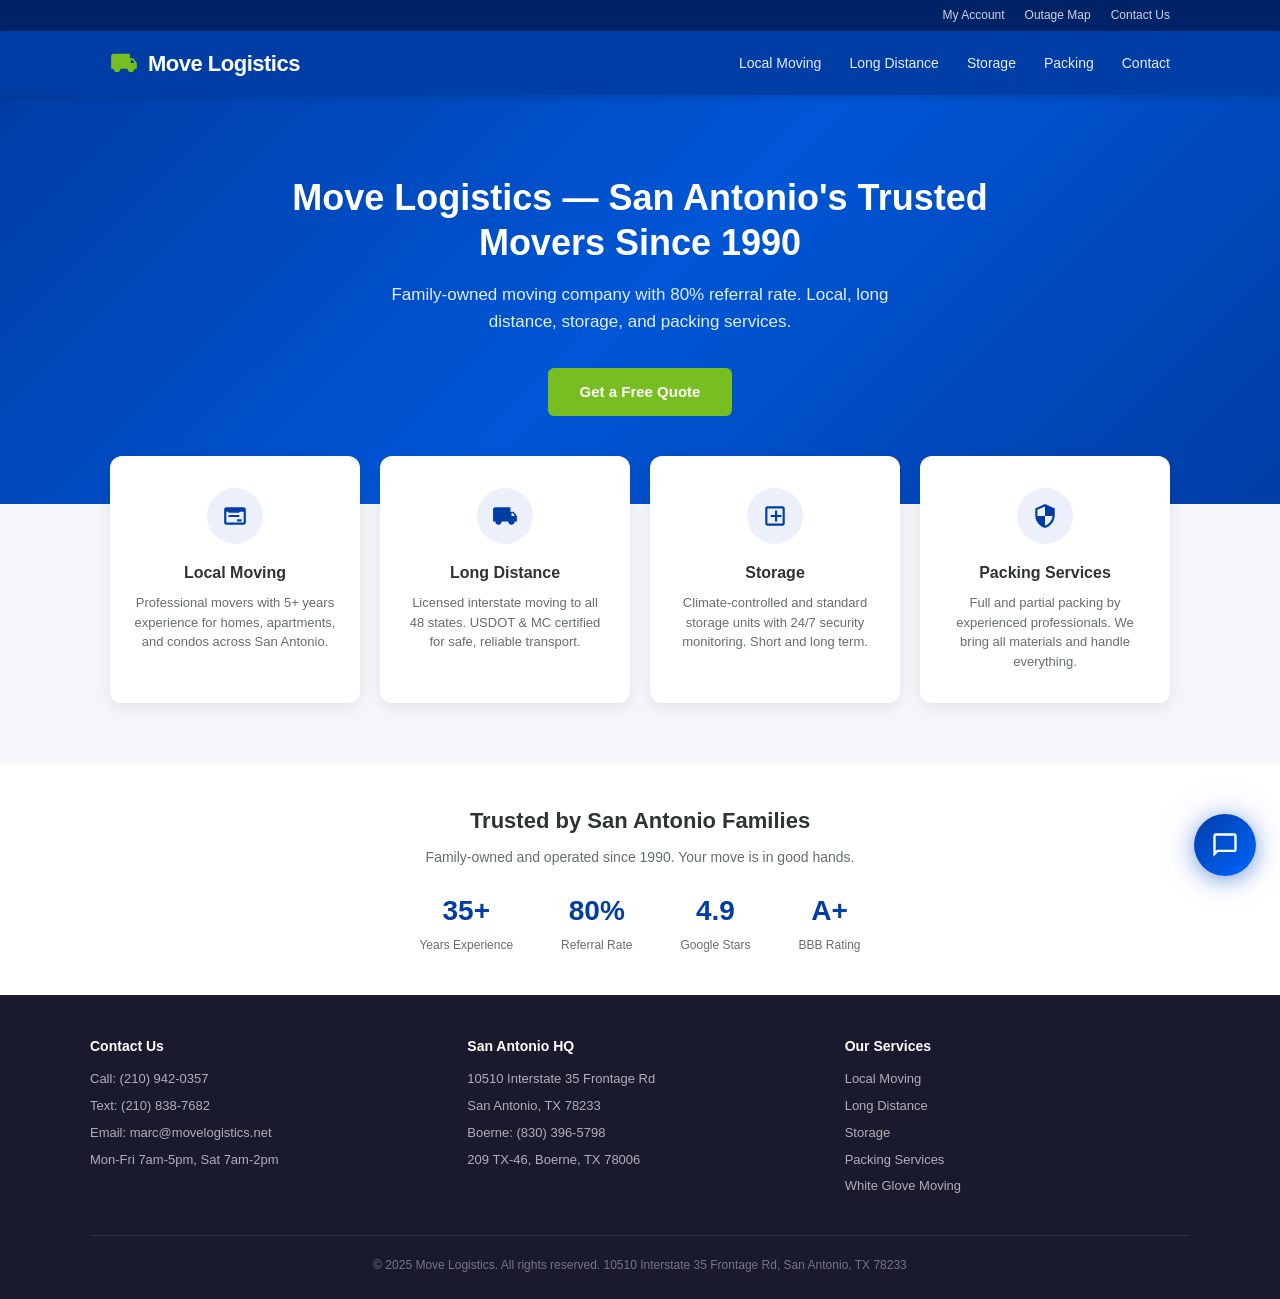
==== widget/index.html @ 12afa234 "Convert CPS Energy bot to Move Logistics moving company chatbot Replace all CPS Energy content with " ====
<!DOCTYPE html>
<html lang="en">
<head>
  <meta charset="UTF-8">
  <meta name="viewport" content="width=device-width, initial-scale=1.0">
  <title>Move Logistics - San Antonio Moving Company</title>
  <link rel="stylesheet" href="widget.css?v=5">
  <style>
    *, *::before, *::after { margin: 0; padding: 0; box-sizing: border-box; }

    body {
      font-family: -apple-system, BlinkMacSystemFont, 'Segoe UI', Roboto, sans-serif;
      color: #2D3436;
      background: #F5F6FA;
      line-height: 1.6;
    }

    a { color: inherit; text-decoration: none; }

    /* ===== Top Bar ===== */
    .top-bar {
      background: #002266;
      color: rgba(255,255,255,0.8);
      font-size: 12px;
      padding: 6px 0;
    }
    .top-bar .container {
      display: flex;
      justify-content: flex-end;
      gap: 20px;
    }
    .top-bar a:hover { color: #fff; }

    /* ===== Header ===== */
    .site-header {
      background: #003DA5;
      color: #fff;
      padding: 0;
      position: sticky;
      top: 0;
      z-index: 100;
      box-shadow: 0 2px 8px rgba(0,0,0,0.15);
    }
    .site-header .container {
      display: flex;
      align-items: center;
      justify-content: space-between;
      height: 64px;
    }
    .logo {
      font-size: 22px;
      font-weight: 700;
      letter-spacing: -0.5px;
      display: flex;
      align-items: center;
      gap: 10px;
    }
    .logo svg { width: 28px; height: 28px; fill: #78BE20; }
    .nav-links {
      display: flex;
      gap: 28px;
      list-style: none;
      font-size: 14px;
      font-weight: 500;
    }
    .nav-links a {
      color: rgba(255,255,255,0.9);
      transition: color 0.2s;
      padding: 4px 0;
    }
    .nav-links a:hover { color: #78BE20; }

    /* ===== Hero ===== */
    .hero {
      background: linear-gradient(135deg, #003DA5 0%, #0056D6 50%, #003DA5 100%);
      color: #fff;
      text-align: center;
      padding: 80px 20px 88px;
    }
    .hero h1 {
      font-size: 36px;
      font-weight: 700;
      max-width: 700px;
      margin: 0 auto 16px;
      line-height: 1.25;
    }
    .hero p {
      font-size: 17px;
      opacity: 0.9;
      max-width: 560px;
      margin: 0 auto 32px;
    }
    .hero-btn {
      display: inline-block;
      background: #78BE20;
      color: #fff;
      font-size: 15px;
      font-weight: 600;
      padding: 12px 32px;
      border-radius: 6px;
      transition: background 0.2s;
    }
    .hero-btn:hover { background: #6aaa1a; }

    /* ===== Cards ===== */
    .cards-section {
      max-width: 1100px;
      margin: -48px auto 60px;
      padding: 0 20px;
    }
    .cards-grid {
      display: grid;
      grid-template-columns: repeat(4, 1fr);
      gap: 20px;
    }
    .card {
      background: #fff;
      border-radius: 12px;
      padding: 32px 24px;
      text-align: center;
      box-shadow: 0 4px 16px rgba(0,0,0,0.08);
      transition: transform 0.2s, box-shadow 0.2s;
    }
    .card:hover {
      transform: translateY(-4px);
      box-shadow: 0 8px 28px rgba(0,0,0,0.12);
    }
    .card-icon {
      width: 56px;
      height: 56px;
      background: #EBF0FA;
      border-radius: 50%;
      display: flex;
      align-items: center;
      justify-content: center;
      margin: 0 auto 16px;
    }
    .card-icon svg { width: 26px; height: 26px; fill: #003DA5; }
    .card h3 {
      font-size: 16px;
      font-weight: 600;
      margin-bottom: 8px;
    }
    .card p {
      font-size: 13px;
      color: #636E72;
      line-height: 1.5;
    }

    /* ===== Info Bar ===== */
    .info-bar {
      background: #fff;
      padding: 40px 20px;
      text-align: center;
    }
    .info-bar .container {
      max-width: 800px;
      margin: 0 auto;
    }
    .info-bar h2 {
      font-size: 22px;
      margin-bottom: 8px;
    }
    .info-bar p {
      font-size: 14px;
      color: #636E72;
      margin-bottom: 20px;
    }
    .info-stats {
      display: flex;
      justify-content: center;
      gap: 48px;
    }
    .stat { text-align: center; }
    .stat-number {
      font-size: 28px;
      font-weight: 700;
      color: #003DA5;
    }
    .stat-label {
      font-size: 12px;
      color: #636E72;
      margin-top: 2px;
    }

    /* ===== Footer ===== */
    .site-footer {
      background: #1a1a2e;
      color: rgba(255,255,255,0.75);
      padding: 40px 20px 24px;
      font-size: 13px;
    }
    .footer-grid {
      max-width: 1100px;
      margin: 0 auto;
      display: grid;
      grid-template-columns: repeat(3, 1fr);
      gap: 32px;
      margin-bottom: 32px;
    }
    .footer-col h4 {
      color: #fff;
      font-size: 14px;
      margin-bottom: 12px;
    }
    .footer-col p,
    .footer-col a {
      display: block;
      margin-bottom: 6px;
      color: rgba(255,255,255,0.65);
      transition: color 0.2s;
    }
    .footer-col a:hover { color: #78BE20; }
    .footer-col .phone {
      color: #78BE20;
      font-weight: 600;
      font-size: 15px;
    }
    .footer-bottom {
      max-width: 1100px;
      margin: 0 auto;
      border-top: 1px solid rgba(255,255,255,0.1);
      padding-top: 20px;
      text-align: center;
      color: rgba(255,255,255,0.4);
      font-size: 12px;
    }

    /* ===== Utilities ===== */
    .container {
      max-width: 1100px;
      margin: 0 auto;
      padding: 0 20px;
    }

    /* ===== Responsive ===== */
    @media (max-width: 768px) {
      .top-bar { display: none; }
      .nav-links { display: none; }
      .hero { padding: 48px 20px 64px; }
      .hero h1 { font-size: 26px; }
      .cards-grid { grid-template-columns: repeat(2, 1fr); }
      .info-stats { gap: 24px; flex-wrap: wrap; }
      .footer-grid { grid-template-columns: 1fr; }
    }
    @media (max-width: 480px) {
      .cards-grid { grid-template-columns: 1fr; }
    }
  </style>
</head>
<body>

  <!-- Top Bar -->
  <div class="top-bar">
    <div class="container">
      <a href="#">My Account</a>
      <a href="#">Outage Map</a>
      <a href="#">Contact Us</a>
    </div>
  </div>

  <!-- Header -->
  <header class="site-header">
    <div class="container">
      <div class="logo">
        <svg viewBox="0 0 24 24"><path d="M18 18.5c.83 0 1.5-.67 1.5-1.5s-.67-1.5-1.5-1.5-1.5.67-1.5 1.5.67 1.5 1.5 1.5zM19.5 9.5L21 12h-3v-2.5h1.5zM6 18.5c.83 0 1.5-.67 1.5-1.5s-.67-1.5-1.5-1.5-1.5.67-1.5 1.5.67 1.5 1.5 1.5zM20 8h-3V4H3c-1.1 0-2 .9-2 2v11h2c0 1.66 1.34 3 3 3s3-1.34 3-3h6c0 1.66 1.34 3 3 3s3-1.34 3-3h2v-5l-3-4z"/></svg>
        Move Logistics
      </div>
      <ul class="nav-links">
        <li><a href="#">Local Moving</a></li>
        <li><a href="#">Long Distance</a></li>
        <li><a href="#">Storage</a></li>
        <li><a href="#">Packing</a></li>
        <li><a href="#">Contact</a></li>
      </ul>
    </div>
  </header>

  <!-- Hero -->
  <section class="hero">
    <h1>Move Logistics &mdash; San Antonio's Trusted Movers Since 1990</h1>
    <p>Family-owned moving company with 80% referral rate. Local, long distance, storage, and packing services.</p>
    <a href="#" class="hero-btn">Get a Free Quote</a>
  </section>

  <!-- Service Cards -->
  <section class="cards-section">
    <div class="cards-grid">
      <div class="card">
        <div class="card-icon">
          <svg viewBox="0 0 24 24"><path d="M20 4H4c-1.1 0-2 .9-2 2v12c0 1.1.9 2 2 2h16c1.1 0 2-.9 2-2V6c0-1.1-.9-2-2-2zm0 14H4V8h16v10zm-6-1h4v-2h-4v2zm-8-4h10v-2H6v2zm0-4h10V7H6v2z"/></svg>
        </div>
        <h3>Local Moving</h3>
        <p>Professional movers with 5+ years experience for homes, apartments, and condos across San Antonio.</p>
      </div>
      <div class="card">
        <div class="card-icon">
          <svg viewBox="0 0 24 24"><path d="M18 18.5c.83 0 1.5-.67 1.5-1.5s-.67-1.5-1.5-1.5-1.5.67-1.5 1.5.67 1.5 1.5 1.5zM19.5 9.5L21 12h-3v-2.5h1.5zM6 18.5c.83 0 1.5-.67 1.5-1.5s-.67-1.5-1.5-1.5-1.5.67-1.5 1.5.67 1.5 1.5 1.5zM20 8h-3V4H3c-1.1 0-2 .9-2 2v11h2c0 1.66 1.34 3 3 3s3-1.34 3-3h6c0 1.66 1.34 3 3 3s3-1.34 3-3h2v-5l-3-4z"/></svg>
        </div>
        <h3>Long Distance</h3>
        <p>Licensed interstate moving to all 48 states. USDOT &amp; MC certified for safe, reliable transport.</p>
      </div>
      <div class="card">
        <div class="card-icon">
          <svg viewBox="0 0 24 24"><path d="M19 3H5c-1.1 0-2 .9-2 2v14c0 1.1.9 2 2 2h14c1.1 0 2-.9 2-2V5c0-1.1-.9-2-2-2zm0 16H5V5h14v14zm-7-2h2v-4h4v-2h-4V7h-2v4H8v2h4v4z"/></svg>
        </div>
        <h3>Storage</h3>
        <p>Climate-controlled and standard storage units with 24/7 security monitoring. Short and long term.</p>
      </div>
      <div class="card">
        <div class="card-icon">
          <svg viewBox="0 0 24 24"><path d="M12 1L3 5v6c0 5.55 3.84 10.74 9 12 5.16-1.26 9-6.45 9-12V5l-9-4zm0 11h7c-.53 4.12-3.28 7.79-7 8.94V12H5V6.3l7-3.11V12z"/></svg>
        </div>
        <h3>Packing Services</h3>
        <p>Full and partial packing by experienced professionals. We bring all materials and handle everything.</p>
      </div>
    </div>
  </section>

  <!-- Info Stats Bar -->
  <section class="info-bar">
    <div class="container">
      <h2>Trusted by San Antonio Families</h2>
      <p>Family-owned and operated since 1990. Your move is in good hands.</p>
      <div class="info-stats">
        <div class="stat">
          <div class="stat-number">35+</div>
          <div class="stat-label">Years Experience</div>
        </div>
        <div class="stat">
          <div class="stat-number">80%</div>
          <div class="stat-label">Referral Rate</div>
        </div>
        <div class="stat">
          <div class="stat-number">4.9</div>
          <div class="stat-label">Google Stars</div>
        </div>
        <div class="stat">
          <div class="stat-number">A+</div>
          <div class="stat-label">BBB Rating</div>
        </div>
      </div>
    </div>
  </section>

  <!-- Footer -->
  <footer class="site-footer">
    <div class="footer-grid">
      <div class="footer-col">
        <h4>Contact Us</h4>
        <p>Call: (210) 942-0357</p>
        <p>Text: (210) 838-7682</p>
        <p>Email: marc@movelogistics.net</p>
        <p>Mon-Fri 7am-5pm, Sat 7am-2pm</p>
      </div>
      <div class="footer-col">
        <h4>San Antonio HQ</h4>
        <p>10510 Interstate 35 Frontage Rd</p>
        <p>San Antonio, TX 78233</p>
        <p>Boerne: (830) 396-5798</p>
        <p>209 TX-46, Boerne, TX 78006</p>
      </div>
      <div class="footer-col">
        <h4>Our Services</h4>
        <a href="#">Local Moving</a>
        <a href="#">Long Distance</a>
        <a href="#">Storage</a>
        <a href="#">Packing Services</a>
        <a href="#">White Glove Moving</a>
      </div>
    </div>
    <div class="footer-bottom">
      &copy; 2025 Move Logistics. All rights reserved. 10510 Interstate 35 Frontage Rd, San Antonio, TX 78233
    </div>
  </footer>

  <!-- Chat Widget -->
  <script src="widget.js?v=5"></script>

</body>
</html>
---- widget/widget.css ----
/* ===========================
   Move Logistics Chat Widget — Cross-Browser
   No optional chaining, no gap, no .remove()
   -webkit- prefixes on all backdrop-filter, transform, animation, flex
   =========================== */

/* ===========================
   Chat Bubble (gradient + glow pulse)
   =========================== */

.cps-chat-bubble {
  position: fixed;
  bottom: 24px;
  right: 24px;
  width: 62px;
  height: 62px;
  border-radius: 50%;
  background: -webkit-linear-gradient(135deg, #003DA5, #0066FF);
  background: linear-gradient(135deg, #003DA5, #0066FF);
  cursor: pointer;
  z-index: 99999;
  display: -webkit-flex;
  display: flex;
  -webkit-align-items: center;
  align-items: center;
  -webkit-justify-content: center;
  justify-content: center;
  box-shadow: 0 4px 20px rgba(0, 61, 165, 0.4), 0 0 40px rgba(0, 102, 255, 0.2);
  -webkit-transition: -webkit-transform 0.2s ease, box-shadow 0.2s ease;
  transition: transform 0.2s ease, box-shadow 0.2s ease;
  -webkit-animation: cps-glow-pulse 3s ease-in-out infinite;
  animation: cps-glow-pulse 3s ease-in-out infinite;
  -webkit-tap-highlight-color: transparent;
  min-width: 44px;
  min-height: 44px;
}

@-webkit-keyframes cps-glow-pulse {
  0%, 100% { box-shadow: 0 4px 20px rgba(0, 61, 165, 0.4), 0 0 40px rgba(0, 102, 255, 0.15); }
  50% { box-shadow: 0 4px 24px rgba(0, 61, 165, 0.5), 0 0 60px rgba(0, 102, 255, 0.3); }
}
@keyframes cps-glow-pulse {
  0%, 100% { box-shadow: 0 4px 20px rgba(0, 61, 165, 0.4), 0 0 40px rgba(0, 102, 255, 0.15); }
  50% { box-shadow: 0 4px 24px rgba(0, 61, 165, 0.5), 0 0 60px rgba(0, 102, 255, 0.3); }
}

.cps-chat-bubble:hover {
  -webkit-transform: scale(1.08);
  transform: scale(1.08);
  box-shadow: 0 6px 28px rgba(0, 61, 165, 0.55), 0 0 50px rgba(0, 102, 255, 0.35);
  -webkit-animation: none;
  animation: none;
}

.cps-chat-bubble.hidden { display: none; }

/* ===========================
   Chat Window (frosted glass)
   =========================== */

.cps-chat-window {
  position: fixed;
  bottom: 96px;
  right: 24px;
  width: 380px;
  height: 560px;
  background: rgba(255, 255, 255, 0.85);
  -webkit-backdrop-filter: blur(20px);
  backdrop-filter: blur(20px);
  border-radius: 20px;
  border: 1px solid rgba(255, 255, 255, 0.5);
  box-shadow: 0 8px 40px rgba(0, 0, 0, 0.12), 0 2px 12px rgba(0, 61, 165, 0.08);
  z-index: 99999;
  display: none;
  -webkit-flex-direction: column;
  flex-direction: column;
  overflow: hidden;
  font-family: -apple-system, BlinkMacSystemFont, 'Segoe UI', Roboto, sans-serif;
  font-size: 14px;
  color: #2D3436;
  -webkit-animation: cps-slide-up 0.3s ease-out;
  animation: cps-slide-up 0.3s ease-out;
}

.cps-chat-window.open {
  display: -webkit-flex;
  display: flex;
}

@-webkit-keyframes cps-slide-up {
  from { opacity: 0; -webkit-transform: translateY(20px) scale(0.96); }
  to { opacity: 1; -webkit-transform: translateY(0) scale(1); }
}
@keyframes cps-slide-up {
  from { opacity: 0; transform: translateY(20px) scale(0.96); }
  to { opacity: 1; transform: translateY(0) scale(1); }
}

/* ===========================
   Header (gradient glass)
   =========================== */

.cps-chat-header {
  background: -webkit-linear-gradient(135deg, #003DA5, #0066FF);
  background: linear-gradient(135deg, #003DA5, #0066FF);
  color: #fff;
  padding: 14px 16px;
  display: -webkit-flex;
  display: flex;
  -webkit-align-items: center;
  align-items: center;
  -webkit-justify-content: space-between;
  justify-content: space-between;
  -webkit-flex-shrink: 0;
  flex-shrink: 0;
  position: relative;
}

/* subtle glass sheen overlay */
.cps-chat-header::after {
  content: '';
  position: absolute;
  top: 0;
  left: 0;
  right: 0;
  bottom: 0;
  background: -webkit-linear-gradient(180deg, rgba(255,255,255,0.12) 0%, rgba(255,255,255,0) 100%);
  background: linear-gradient(180deg, rgba(255,255,255,0.12) 0%, rgba(255,255,255,0) 100%);
  pointer-events: none;
}

.cps-chat-header-left {
  display: -webkit-flex;
  display: flex;
  -webkit-align-items: center;
  align-items: center;
  position: relative;
  z-index: 1;
}

.cps-chat-header-left > * + * { margin-left: 10px; }

.cps-header-icon {
  width: 32px;
  height: 32px;
  background: rgba(255,255,255,0.2);
  -webkit-backdrop-filter: blur(8px);
  backdrop-filter: blur(8px);
  border-radius: 50%;
  border: 1px solid rgba(255,255,255,0.25);
  display: -webkit-flex;
  display: flex;
  -webkit-align-items: center;
  align-items: center;
  -webkit-justify-content: center;
  justify-content: center;
  -webkit-flex-shrink: 0;
  flex-shrink: 0;
}

.cps-chat-header-title { font-size: 15px; font-weight: 600; line-height: 1.2; }
.cps-chat-header-subtitle { font-size: 11px; opacity: 0.8; }

.cps-chat-header-right {
  display: -webkit-flex;
  display: flex;
  -webkit-align-items: center;
  align-items: center;
  position: relative;
  z-index: 1;
}

.cps-chat-header-right > * + * { margin-left: 8px; }

.cps-lang-toggle {
  background: rgba(255,255,255,0.15);
  -webkit-backdrop-filter: blur(8px);
  backdrop-filter: blur(8px);
  border: 1px solid rgba(255,255,255,0.3);
  color: #fff;
  font-size: 11px;
  font-weight: 600;
  padding: 3px 10px;
  border-radius: 12px;
  cursor: pointer;
  font-family: inherit;
  -webkit-transition: background 0.2s;
  transition: background 0.2s;
  -webkit-tap-highlight-color: transparent;
  min-height: 44px;
  min-width: 44px;
  display: -webkit-flex;
  display: flex;
  -webkit-align-items: center;
  align-items: center;
  -webkit-justify-content: center;
  justify-content: center;
}

.cps-lang-toggle:hover { background: rgba(255,255,255,0.3); }

.cps-close-btn {
  background: none;
  border: none;
  cursor: pointer;
  color: #fff;
  font-size: 28px;
  font-weight: 300;
  line-height: 1;
  width: 44px;
  height: 44px;
  display: -webkit-flex;
  display: flex;
  -webkit-align-items: center;
  align-items: center;
  -webkit-justify-content: center;
  justify-content: center;
  opacity: 0.85;
  -webkit-transition: opacity 0.2s;
  transition: opacity 0.2s;
  font-family: Arial, sans-serif;
  padding: 0;
  -webkit-tap-highlight-color: transparent;
}

.cps-close-btn:hover { opacity: 1; }

/* ===========================
   Messages
   =========================== */

.cps-chat-messages {
  -webkit-flex: 1;
  flex: 1;
  overflow-y: auto;
  -webkit-overflow-scrolling: touch;
  padding: 16px;
  background: -webkit-linear-gradient(180deg, #F0F4FA 0%, #F8F9FB 100%);
  background: linear-gradient(180deg, #F0F4FA 0%, #F8F9FB 100%);
  display: -webkit-flex;
  display: flex;
  -webkit-flex-direction: column;
  flex-direction: column;
}

.cps-chat-messages > * + * { margin-top: 10px; }

.cps-chat-messages::-webkit-scrollbar { width: 4px; }
.cps-chat-messages::-webkit-scrollbar-track { background: transparent; }
.cps-chat-messages::-webkit-scrollbar-thumb { background: rgba(0, 61, 165, 0.2); border-radius: 2px; }

/* ===========================
   Message Rows
   =========================== */

.cps-msg-row {
  display: -webkit-flex;
  display: flex;
  -webkit-align-items: flex-start;
  align-items: flex-start;
}

.cps-msg-row.bot { -webkit-flex-direction: row; flex-direction: row; }
.cps-msg-row.user { -webkit-flex-direction: row-reverse; flex-direction: row-reverse; }
.cps-msg-row.bot > .cps-msg-wrap { margin-left: 8px; }
.cps-msg-row.user > .cps-msg-wrap { margin-right: 8px; }

.cps-avatar {
  width: 28px;
  height: 28px;
  min-width: 28px;
  border-radius: 50%;
  background: -webkit-linear-gradient(135deg, #003DA5, #0066FF);
  background: linear-gradient(135deg, #003DA5, #0066FF);
  color: #fff;
  font-size: 13px;
  display: -webkit-flex;
  display: flex;
  -webkit-align-items: center;
  align-items: center;
  -webkit-justify-content: center;
  justify-content: center;
  margin-top: 2px;
  -webkit-flex-shrink: 0;
  flex-shrink: 0;
  box-shadow: 0 2px 8px rgba(0, 61, 165, 0.3);
}

.cps-msg-wrap { max-width: 80%; min-width: 0; }

/* ===========================
   Bubbles — Glassmorphism
   =========================== */

.cps-message {
  padding: 10px 14px;
  border-radius: 16px;
  line-height: 1.5;
  word-wrap: break-word;
  overflow-wrap: break-word;
  font-size: 13.5px;
}

.cps-message.bot {
  background: rgba(255, 255, 255, 0.75);
  -webkit-backdrop-filter: blur(12px);
  backdrop-filter: blur(12px);
  border: 1px solid rgba(0, 61, 165, 0.1);
  color: #2D3436;
  border-bottom-left-radius: 4px;
  box-shadow: 0 2px 12px rgba(0, 61, 165, 0.06), 0 0 0 1px rgba(255, 255, 255, 0.5) inset;
}

.cps-message.bot strong { font-weight: 600; }

.cps-message.user {
  background: -webkit-linear-gradient(135deg, #003DA5, #0052D4);
  background: linear-gradient(135deg, #003DA5, #0052D4);
  color: #fff;
  border-bottom-right-radius: 4px;
  box-shadow: 0 3px 14px rgba(0, 61, 165, 0.25);
}

.cps-timestamp {
  font-size: 10px;
  color: #AEAEAE;
  margin-top: 3px;
  padding-left: 2px;
}

.cps-timestamp.right { text-align: right; padding-left: 0; padding-right: 2px; }

/* ===========================
   Button Group Wrapper — invisible layout container
   =========================== */

.cps-button-group {
  display: block;
  padding: 0;
  margin: 0;
  border: none;
  background: none;
}

/* ===========================
   Menu Grid — 3 columns desktop, 2 columns mobile
   =========================== */

.cps-menu-grid {
  display: -webkit-flex;
  display: flex;
  -webkit-flex-wrap: wrap;
  flex-wrap: wrap;
  padding-left: 34px;
  margin-top: 8px;
}

.cps-menu-card {
  width: 30%;
  margin: 0 2.3% 8px 0;
  background: rgba(255, 255, 255, 0.6);
  -webkit-backdrop-filter: blur(12px);
  backdrop-filter: blur(12px);
  border: 1px solid rgba(255, 255, 255, 0.7);
  border-radius: 14px;
  padding: 12px 6px;
  text-align: center;
  cursor: pointer;
  font-family: inherit;
  font-size: 11.5px;
  font-weight: 500;
  color: #2D3436;
  -webkit-transition: background 0.25s, border-color 0.25s, box-shadow 0.25s, -webkit-transform 0.15s;
  transition: background 0.25s, border-color 0.25s, box-shadow 0.25s, transform 0.15s;
  -webkit-user-select: none;
  user-select: none;
  -webkit-tap-highlight-color: transparent;
  line-height: 1.3;
  box-shadow: 0 2px 8px rgba(0, 0, 0, 0.04), 0 0 0 1px rgba(255, 255, 255, 0.3) inset;
  min-height: 44px;
}

.cps-menu-card:hover {
  background: rgba(255, 255, 255, 0.85);
  border-color: rgba(0, 102, 255, 0.3);
  box-shadow: 0 4px 16px rgba(0, 61, 165, 0.12), 0 0 0 1px rgba(0, 102, 255, 0.15) inset;
  -webkit-transform: translateY(-2px);
  transform: translateY(-2px);
}

.cps-menu-card:active {
  -webkit-transform: scale(0.97);
  transform: scale(0.97);
}

.cps-menu-emoji {
  display: block;
  font-size: 20px;
  margin-bottom: 3px;
}

/* ===========================
   Pill Buttons (glassmorphism)
   =========================== */

.cps-pills {
  display: -webkit-flex;
  display: flex;
  -webkit-flex-wrap: wrap;
  flex-wrap: wrap;
  padding-left: 34px;
  margin-top: 6px;
}

.cps-pill {
  display: -webkit-inline-flex;
  display: inline-flex;
  -webkit-align-items: center;
  align-items: center;
  -webkit-justify-content: center;
  justify-content: center;
  background: -webkit-linear-gradient(left, #003DA5, #0066FF);
  background: linear-gradient(to right, #003DA5, #0066FF);
  border: none;
  color: #ffffff;
  font-size: 12.5px;
  font-weight: 500;
  padding: 8px 16px;
  border-radius: 20px;
  cursor: pointer;
  font-family: inherit;
  -webkit-transition: background 0.3s, box-shadow 0.3s, -webkit-transform 0.15s;
  transition: background 0.3s, box-shadow 0.3s, transform 0.15s;
  margin: 0 6px 6px 0;
  -webkit-user-select: none;
  user-select: none;
  -webkit-tap-highlight-color: transparent;
  line-height: 1.3;
  box-shadow: 0 2px 8px rgba(0, 61, 165, 0.25);
  min-height: 44px;
}

.cps-pill:hover {
  background: -webkit-linear-gradient(left, #0066FF, #003DA5);
  background: linear-gradient(to right, #0066FF, #003DA5);
  box-shadow: 0 4px 14px rgba(0, 61, 165, 0.35);
  -webkit-transform: scale(1.04);
  transform: scale(1.04);
}

.cps-pill:active {
  -webkit-transform: scale(0.97);
  transform: scale(0.97);
  box-shadow: 0 1px 4px rgba(0, 61, 165, 0.2);
}

.cps-pill.cps-pill-back {
  background: -webkit-linear-gradient(left, #6B7B8D, #8E9EAB);
  background: linear-gradient(to right, #6B7B8D, #8E9EAB);
  color: #ffffff;
  font-size: 12px;
  font-weight: 500;
  box-shadow: 0 2px 8px rgba(107, 123, 141, 0.25);
}

.cps-pill.cps-pill-back:hover {
  background: -webkit-linear-gradient(left, #8E9EAB, #6B7B8D);
  background: linear-gradient(to right, #8E9EAB, #6B7B8D);
  box-shadow: 0 4px 14px rgba(107, 123, 141, 0.35);
  -webkit-transform: scale(1.04);
  transform: scale(1.04);
}

/* Main Menu text link */
.cps-main-menu-link {
  display: block;
  padding-left: 36px;
  margin-top: 4px;
  margin-bottom: 2px;
  font-size: 12px;
  color: #8E9AAF;
  cursor: pointer;
  font-family: inherit;
  -webkit-transition: color 0.2s;
  transition: color 0.2s;
  -webkit-user-select: none;
  user-select: none;
  -webkit-tap-highlight-color: transparent;
  min-height: 44px;
  display: -webkit-flex;
  display: flex;
  -webkit-align-items: center;
  align-items: center;
}

.cps-main-menu-link:hover {
  color: #003DA5;
  text-decoration: underline;
}

/* ===========================
   Typing Indicator
   =========================== */

.cps-typing {
  -webkit-align-self: flex-start;
  align-self: flex-start;
  display: none;
  -webkit-align-items: center;
  align-items: center;
  padding: 10px 14px;
  background: rgba(255, 255, 255, 0.7);
  -webkit-backdrop-filter: blur(12px);
  backdrop-filter: blur(12px);
  border: 1px solid rgba(0, 61, 165, 0.08);
  border-radius: 16px;
  border-bottom-left-radius: 4px;
  margin-left: 34px;
  box-shadow: 0 2px 8px rgba(0, 0, 0, 0.04);
}

.cps-typing.visible {
  display: -webkit-flex;
  display: flex;
}

.cps-typing-dot {
  width: 6px;
  height: 6px;
  background: rgba(0, 61, 165, 0.4);
  border-radius: 50%;
  margin-right: 4px;
  -webkit-animation: cps-bounce 1.4s ease-in-out infinite;
  animation: cps-bounce 1.4s ease-in-out infinite;
}

.cps-typing-dot:last-child { margin-right: 0; }
.cps-typing-dot:nth-child(2) { -webkit-animation-delay: 0.2s; animation-delay: 0.2s; }
.cps-typing-dot:nth-child(3) { -webkit-animation-delay: 0.4s; animation-delay: 0.4s; }

@-webkit-keyframes cps-bounce {
  0%, 60%, 100% { -webkit-transform: translateY(0); transform: translateY(0); }
  30% { -webkit-transform: translateY(-5px); transform: translateY(-5px); }
}
@keyframes cps-bounce {
  0%, 60%, 100% { -webkit-transform: translateY(0); transform: translateY(0); }
  30% { -webkit-transform: translateY(-5px); transform: translateY(-5px); }
}

/* ===========================
   Fade In
   =========================== */

@-webkit-keyframes cps-fade-in {
  from { opacity: 0; -webkit-transform: translateY(6px); transform: translateY(6px); }
  to { opacity: 1; -webkit-transform: translateY(0); transform: translateY(0); }
}
@keyframes cps-fade-in {
  from { opacity: 0; -webkit-transform: translateY(6px); transform: translateY(6px); }
  to { opacity: 1; -webkit-transform: translateY(0); transform: translateY(0); }
}

.cps-fade-in {
  -webkit-animation: cps-fade-in 0.25s ease-out both;
  animation: cps-fade-in 0.25s ease-out both;
}

/* ===========================
   Input Area
   =========================== */

.cps-chat-input-area {
  padding: 12px 16px;
  border-top: 1px solid rgba(0, 61, 165, 0.08);
  display: -webkit-flex;
  display: flex;
  -webkit-align-items: center;
  align-items: center;
  background: rgba(255, 255, 255, 0.9);
  -webkit-backdrop-filter: blur(16px);
  backdrop-filter: blur(16px);
  -webkit-flex-shrink: 0;
  flex-shrink: 0;
}

.cps-chat-input {
  -webkit-flex: 1;
  flex: 1;
  border: 1px solid rgba(0, 61, 165, 0.12);
  border-radius: 20px;
  padding: 10px 16px;
  font-size: 16px;
  font-family: inherit;
  color: #2D3436;
  outline: none;
  background: rgba(255, 255, 255, 0.7);
  -webkit-transition: border-color 0.2s, box-shadow 0.2s;
  transition: border-color 0.2s, box-shadow 0.2s;
  margin-right: 8px;
  -webkit-appearance: none;
  min-height: 44px;
}

.cps-chat-input::-webkit-input-placeholder { color: #AEAEAE; }
.cps-chat-input::placeholder { color: #AEAEAE; }
.cps-chat-input:focus {
  border-color: rgba(0, 102, 255, 0.4);
  box-shadow: 0 0 0 3px rgba(0, 102, 255, 0.08);
}

.cps-send-btn {
  width: 44px;
  height: 44px;
  border-radius: 50%;
  background: -webkit-linear-gradient(135deg, #003DA5, #0066FF);
  background: linear-gradient(135deg, #003DA5, #0066FF);
  border: none;
  cursor: pointer;
  display: -webkit-flex;
  display: flex;
  -webkit-align-items: center;
  align-items: center;
  -webkit-justify-content: center;
  justify-content: center;
  -webkit-flex-shrink: 0;
  flex-shrink: 0;
  -webkit-transition: box-shadow 0.2s, -webkit-transform 0.15s;
  transition: box-shadow 0.2s, transform 0.15s;
  box-shadow: 0 2px 8px rgba(0, 61, 165, 0.25);
  -webkit-tap-highlight-color: transparent;
}

.cps-send-btn:hover {
  box-shadow: 0 4px 14px rgba(0, 61, 165, 0.35);
  -webkit-transform: scale(1.05);
  transform: scale(1.05);
}
.cps-send-btn:disabled { background: #E0E0E0; cursor: not-allowed; box-shadow: none; }

/* ===========================
   Mobile — Full Screen Overlay
   =========================== */

@media (max-width: 768px) {
  .cps-chat-window {
    position: fixed;
    top: 0;
    left: 0;
    bottom: 0;
    right: 0;
    width: 100%;
    height: 100%;
    border-radius: 0;
    z-index: 99999;
    -webkit-animation: none;
    animation: none;
  }
  .cps-chat-bubble { bottom: 16px; right: 16px; }

  /* 2 columns on mobile */
  .cps-menu-card {
    width: 46%;
    margin: 0 3% 8px 0;
    font-size: 12.5px;
    padding: 14px 10px;
  }

  .cps-menu-grid {
    padding-left: 10px;
    padding-right: 4px;
  }

  .cps-pills {
    padding-left: 10px;
  }

  .cps-main-menu-link {
    padding-left: 12px;
  }
}
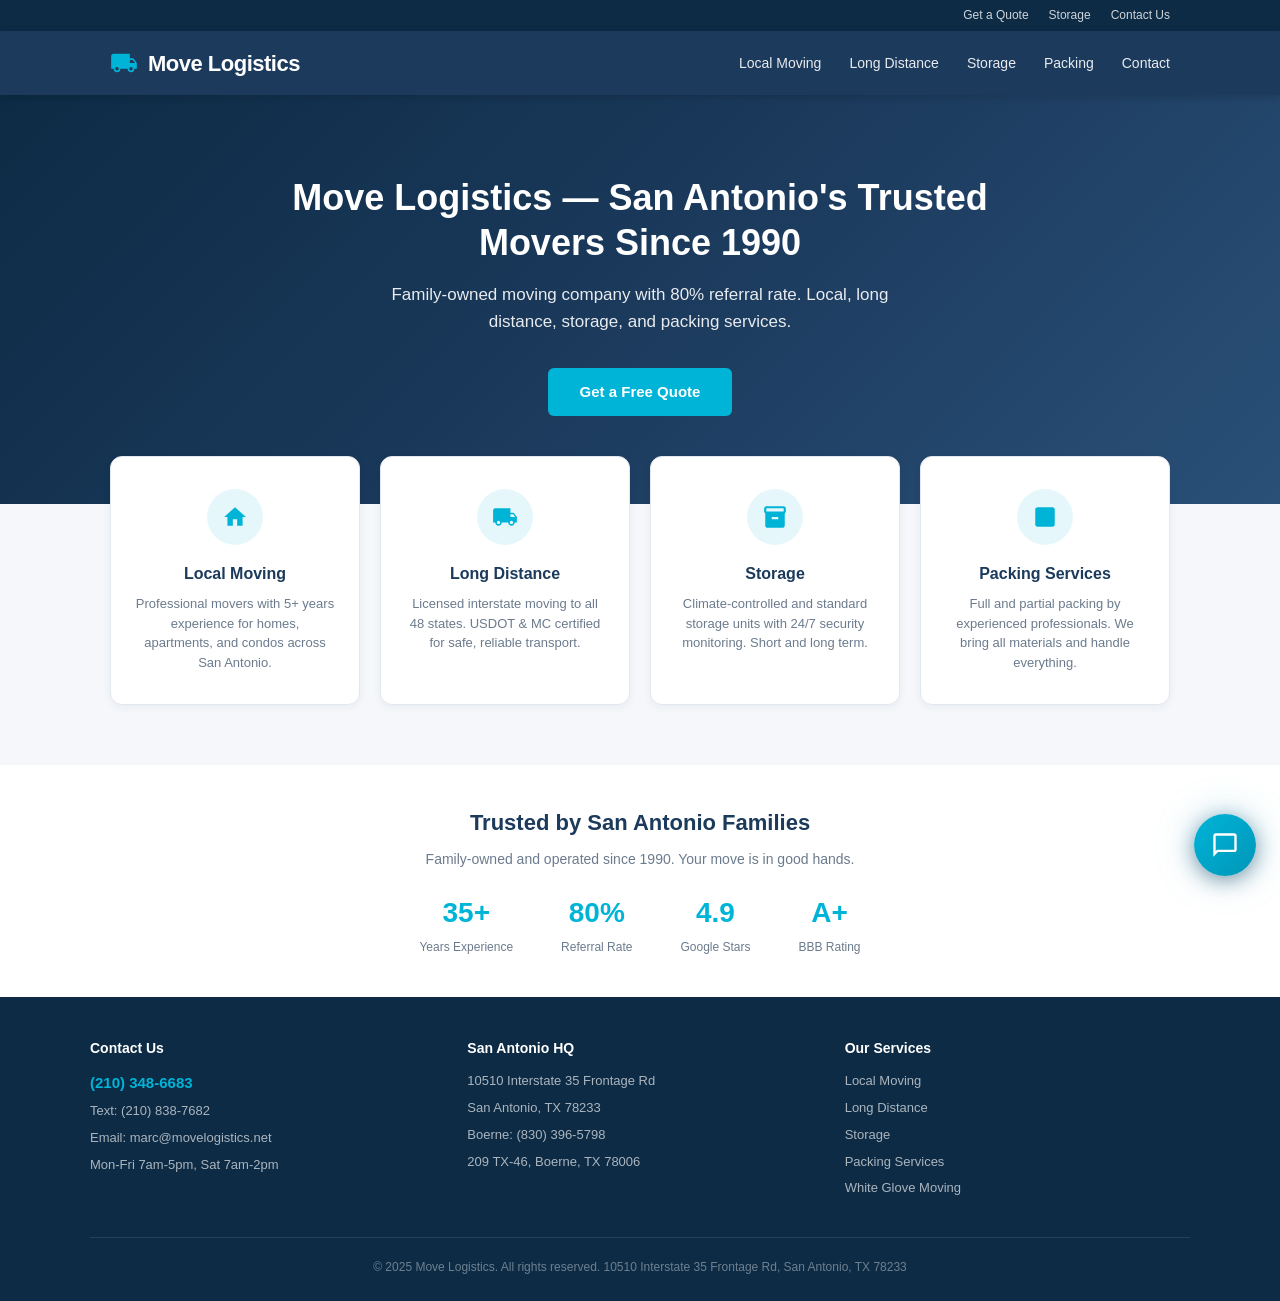
==== commit a0e1e2c9: "Full rebrand: navy #1B3A5C / teal #00B4D8 color scheme Complete visual rebrand to match Move Logisti" ====
--- a/widget/index.html
+++ b/widget/index.html
@@ -10,8 +10,8 @@
 
     body {
       font-family: -apple-system, BlinkMacSystemFont, 'Segoe UI', Roboto, sans-serif;
-      color: #2D3436;
-      background: #F5F6FA;
+      color: #1A1A2E;
+      background: #F5F7FA;
       line-height: 1.6;
     }
 
@@ -19,7 +19,7 @@
 
     /* ===== Top Bar ===== */
     .top-bar {
-      background: #002266;
+      background: #0D2B45;
       color: rgba(255,255,255,0.8);
       font-size: 12px;
       padding: 6px 0;
@@ -29,11 +29,11 @@
       justify-content: flex-end;
       gap: 20px;
     }
-    .top-bar a:hover { color: #fff; }
+    .top-bar a:hover { color: #00B4D8; }
 
     /* ===== Header ===== */
     .site-header {
-      background: #003DA5;
+      background: #1B3A5C;
       color: #fff;
       padding: 0;
       position: sticky;
@@ -55,7 +55,7 @@
       align-items: center;
       gap: 10px;
     }
-    .logo svg { width: 28px; height: 28px; fill: #78BE20; }
+    .logo svg { width: 28px; height: 28px; fill: #00B4D8; }
     .nav-links {
       display: flex;
       gap: 28px;
@@ -68,11 +68,11 @@
       transition: color 0.2s;
       padding: 4px 0;
     }
-    .nav-links a:hover { color: #78BE20; }
+    .nav-links a:hover { color: #00B4D8; }
 
     /* ===== Hero ===== */
     .hero {
-      background: linear-gradient(135deg, #003DA5 0%, #0056D6 50%, #003DA5 100%);
+      background: linear-gradient(135deg, #0D2B45 0%, #1B3A5C 50%, #2A5078 100%);
       color: #fff;
       text-align: center;
       padding: 80px 20px 88px;
@@ -92,7 +92,7 @@
     }
     .hero-btn {
       display: inline-block;
-      background: #78BE20;
+      background: #00B4D8;
       color: #fff;
       font-size: 15px;
       font-weight: 600;
@@ -100,7 +100,7 @@
       border-radius: 6px;
       transition: background 0.2s;
     }
-    .hero-btn:hover { background: #6aaa1a; }
+    .hero-btn:hover { background: #0096B7; }
 
     /* ===== Cards ===== */
     .cards-section {
@@ -118,32 +118,34 @@
       border-radius: 12px;
       padding: 32px 24px;
       text-align: center;
-      box-shadow: 0 4px 16px rgba(0,0,0,0.08);
+      border: 1px solid #E2E8F0;
+      box-shadow: 0 2px 8px rgba(27,58,92,0.06);
       transition: transform 0.2s, box-shadow 0.2s;
     }
     .card:hover {
       transform: translateY(-4px);
-      box-shadow: 0 8px 28px rgba(0,0,0,0.12);
+      box-shadow: 0 8px 28px rgba(27,58,92,0.12);
     }
     .card-icon {
       width: 56px;
       height: 56px;
-      background: #EBF0FA;
+      background: rgba(0,180,216,0.1);
       border-radius: 50%;
       display: flex;
       align-items: center;
       justify-content: center;
       margin: 0 auto 16px;
     }
-    .card-icon svg { width: 26px; height: 26px; fill: #003DA5; }
+    .card-icon svg { width: 26px; height: 26px; fill: #00B4D8; }
     .card h3 {
       font-size: 16px;
       font-weight: 600;
       margin-bottom: 8px;
+      color: #1B3A5C;
     }
     .card p {
       font-size: 13px;
-      color: #636E72;
+      color: #6B7B8D;
       line-height: 1.5;
     }
 
@@ -160,10 +162,11 @@
     .info-bar h2 {
       font-size: 22px;
       margin-bottom: 8px;
+      color: #1B3A5C;
     }
     .info-bar p {
       font-size: 14px;
-      color: #636E72;
+      color: #6B7B8D;
       margin-bottom: 20px;
     }
     .info-stats {
@@ -175,17 +178,17 @@
     .stat-number {
       font-size: 28px;
       font-weight: 700;
-      color: #003DA5;
+      color: #00B4D8;
     }
     .stat-label {
       font-size: 12px;
-      color: #636E72;
+      color: #6B7B8D;
       margin-top: 2px;
     }
 
     /* ===== Footer ===== */
     .site-footer {
-      background: #1a1a2e;
+      background: #0D2B45;
       color: rgba(255,255,255,0.75);
       padding: 40px 20px 24px;
       font-size: 13px;
@@ -210,9 +213,9 @@
       color: rgba(255,255,255,0.65);
       transition: color 0.2s;
     }
-    .footer-col a:hover { color: #78BE20; }
+    .footer-col a:hover { color: #00B4D8; }
     .footer-col .phone {
-      color: #78BE20;
+      color: #00B4D8;
       font-weight: 600;
       font-size: 15px;
     }
@@ -253,8 +256,8 @@
   <!-- Top Bar -->
   <div class="top-bar">
     <div class="container">
-      <a href="#">My Account</a>
-      <a href="#">Outage Map</a>
+      <a href="#">Get a Quote</a>
+      <a href="#">Storage</a>
       <a href="#">Contact Us</a>
     </div>
   </div>
@@ -263,7 +266,7 @@
   <header class="site-header">
     <div class="container">
       <div class="logo">
-        <svg viewBox="0 0 24 24"><path d="M18 18.5c.83 0 1.5-.67 1.5-1.5s-.67-1.5-1.5-1.5-1.5.67-1.5 1.5.67 1.5 1.5 1.5zM19.5 9.5L21 12h-3v-2.5h1.5zM6 18.5c.83 0 1.5-.67 1.5-1.5s-.67-1.5-1.5-1.5-1.5.67-1.5 1.5.67 1.5 1.5 1.5zM20 8h-3V4H3c-1.1 0-2 .9-2 2v11h2c0 1.66 1.34 3 3 3s3-1.34 3-3h6c0 1.66 1.34 3 3 3s3-1.34 3-3h2v-5l-3-4z"/></svg>
+        <svg viewBox="0 0 24 24"><path d="M20 8h-3V4H3c-1.1 0-2 .9-2 2v11h2c0 1.66 1.34 3 3 3s3-1.34 3-3h6c0 1.66 1.34 3 3 3s3-1.34 3-3h2v-5l-3-4zM6 18.5c-.83 0-1.5-.67-1.5-1.5s.67-1.5 1.5-1.5 1.5.67 1.5 1.5-.67 1.5-1.5 1.5zm13.5-9l1.96 2.5H17V9.5h2.5zm-1.5 9c-.83 0-1.5-.67-1.5-1.5s.67-1.5 1.5-1.5 1.5.67 1.5 1.5-.67 1.5-1.5 1.5z"/></svg>
         Move Logistics
       </div>
       <ul class="nav-links">
@@ -288,28 +291,28 @@
     <div class="cards-grid">
       <div class="card">
         <div class="card-icon">
-          <svg viewBox="0 0 24 24"><path d="M20 4H4c-1.1 0-2 .9-2 2v12c0 1.1.9 2 2 2h16c1.1 0 2-.9 2-2V6c0-1.1-.9-2-2-2zm0 14H4V8h16v10zm-6-1h4v-2h-4v2zm-8-4h10v-2H6v2zm0-4h10V7H6v2z"/></svg>
+          <svg viewBox="0 0 24 24"><path d="M10 20v-6h4v6h5v-8h3L12 3 2 12h3v8z"/></svg>
         </div>
         <h3>Local Moving</h3>
         <p>Professional movers with 5+ years experience for homes, apartments, and condos across San Antonio.</p>
       </div>
       <div class="card">
         <div class="card-icon">
-          <svg viewBox="0 0 24 24"><path d="M18 18.5c.83 0 1.5-.67 1.5-1.5s-.67-1.5-1.5-1.5-1.5.67-1.5 1.5.67 1.5 1.5 1.5zM19.5 9.5L21 12h-3v-2.5h1.5zM6 18.5c.83 0 1.5-.67 1.5-1.5s-.67-1.5-1.5-1.5-1.5.67-1.5 1.5.67 1.5 1.5 1.5zM20 8h-3V4H3c-1.1 0-2 .9-2 2v11h2c0 1.66 1.34 3 3 3s3-1.34 3-3h6c0 1.66 1.34 3 3 3s3-1.34 3-3h2v-5l-3-4z"/></svg>
+          <svg viewBox="0 0 24 24"><path d="M20 8h-3V4H3c-1.1 0-2 .9-2 2v11h2c0 1.66 1.34 3 3 3s3-1.34 3-3h6c0 1.66 1.34 3 3 3s3-1.34 3-3h2v-5l-3-4zM6 18.5c-.83 0-1.5-.67-1.5-1.5s.67-1.5 1.5-1.5 1.5.67 1.5 1.5-.67 1.5-1.5 1.5zm13.5-9l1.96 2.5H17V9.5h2.5zm-1.5 9c-.83 0-1.5-.67-1.5-1.5s.67-1.5 1.5-1.5 1.5.67 1.5 1.5-.67 1.5-1.5 1.5z"/></svg>
         </div>
         <h3>Long Distance</h3>
         <p>Licensed interstate moving to all 48 states. USDOT &amp; MC certified for safe, reliable transport.</p>
       </div>
       <div class="card">
         <div class="card-icon">
-          <svg viewBox="0 0 24 24"><path d="M19 3H5c-1.1 0-2 .9-2 2v14c0 1.1.9 2 2 2h14c1.1 0 2-.9 2-2V5c0-1.1-.9-2-2-2zm0 16H5V5h14v14zm-7-2h2v-4h4v-2h-4V7h-2v4H8v2h4v4z"/></svg>
+          <svg viewBox="0 0 24 24"><path d="M20 2H4c-1 0-2 .9-2 2v3.01c0 .72.43 1.34 1 1.69V20c0 1.1 1.1 2 2 2h14c.9 0 2-.9 2-2V8.7c.57-.35 1-.97 1-1.69V4c0-1.1-1-2-2-2zm-5 12H9v-2h6v2zm5-7H4V4h16v3z"/></svg>
         </div>
         <h3>Storage</h3>
         <p>Climate-controlled and standard storage units with 24/7 security monitoring. Short and long term.</p>
       </div>
       <div class="card">
         <div class="card-icon">
-          <svg viewBox="0 0 24 24"><path d="M12 1L3 5v6c0 5.55 3.84 10.74 9 12 5.16-1.26 9-6.45 9-12V5l-9-4zm0 11h7c-.53 4.12-3.28 7.79-7 8.94V12H5V6.3l7-3.11V12z"/></svg>
+          <svg viewBox="0 0 24 24"><path d="M19 3H5c-1.1 0-2 .9-2 2v14c0 1.1.9 2 2 2h14c1.1 0 2-.9 2-2V5c0-1.1-.9-2-2-2zm-3.5 14H15v-4h-2.5L15 9h-1.5l-2.5 4h2.5l-2.5 4h4.5z"/></svg>
         </div>
         <h3>Packing Services</h3>
         <p>Full and partial packing by experienced professionals. We bring all materials and handle everything.</p>
@@ -348,7 +351,7 @@
     <div class="footer-grid">
       <div class="footer-col">
         <h4>Contact Us</h4>
-        <p>Call: (210) 942-0357</p>
+        <p class="phone">(210) 348-6683</p>
         <p>Text: (210) 838-7682</p>
         <p>Email: marc@movelogistics.net</p>
         <p>Mon-Fri 7am-5pm, Sat 7am-2pm</p>
--- a/widget/widget.css
+++ b/widget/widget.css
@@ -1,11 +1,11 @@
 /* ===========================
    Move Logistics Chat Widget — Cross-Browser
-   No optional chaining, no gap, no .remove()
+   Navy #1B3A5C / Teal #00B4D8 / Secondary #0D2B45
    -webkit- prefixes on all backdrop-filter, transform, animation, flex
    =========================== */
 
 /* ===========================
-   Chat Bubble (gradient + glow pulse)
+   Chat Bubble (teal + navy glow pulse)
    =========================== */
 
 .cps-chat-bubble {
@@ -15,8 +15,8 @@
   width: 62px;
   height: 62px;
   border-radius: 50%;
-  background: -webkit-linear-gradient(135deg, #003DA5, #0066FF);
-  background: linear-gradient(135deg, #003DA5, #0066FF);
+  background: -webkit-linear-gradient(135deg, #00B4D8, #0096B7);
+  background: linear-gradient(135deg, #00B4D8, #0096B7);
   cursor: pointer;
   z-index: 99999;
   display: -webkit-flex;
@@ -25,7 +25,7 @@
   align-items: center;
   -webkit-justify-content: center;
   justify-content: center;
-  box-shadow: 0 4px 20px rgba(0, 61, 165, 0.4), 0 0 40px rgba(0, 102, 255, 0.2);
+  box-shadow: 0 4px 20px rgba(27, 58, 92, 0.5), 0 0 40px rgba(0, 180, 216, 0.25);
   -webkit-transition: -webkit-transform 0.2s ease, box-shadow 0.2s ease;
   transition: transform 0.2s ease, box-shadow 0.2s ease;
   -webkit-animation: cps-glow-pulse 3s ease-in-out infinite;
@@ -36,18 +36,18 @@
 }
 
 @-webkit-keyframes cps-glow-pulse {
-  0%, 100% { box-shadow: 0 4px 20px rgba(0, 61, 165, 0.4), 0 0 40px rgba(0, 102, 255, 0.15); }
-  50% { box-shadow: 0 4px 24px rgba(0, 61, 165, 0.5), 0 0 60px rgba(0, 102, 255, 0.3); }
+  0%, 100% { box-shadow: 0 4px 20px rgba(27, 58, 92, 0.5), 0 0 40px rgba(0, 180, 216, 0.2); }
+  50% { box-shadow: 0 4px 24px rgba(27, 58, 92, 0.6), 0 0 60px rgba(0, 180, 216, 0.35); }
 }
 @keyframes cps-glow-pulse {
-  0%, 100% { box-shadow: 0 4px 20px rgba(0, 61, 165, 0.4), 0 0 40px rgba(0, 102, 255, 0.15); }
-  50% { box-shadow: 0 4px 24px rgba(0, 61, 165, 0.5), 0 0 60px rgba(0, 102, 255, 0.3); }
+  0%, 100% { box-shadow: 0 4px 20px rgba(27, 58, 92, 0.5), 0 0 40px rgba(0, 180, 216, 0.2); }
+  50% { box-shadow: 0 4px 24px rgba(27, 58, 92, 0.6), 0 0 60px rgba(0, 180, 216, 0.35); }
 }
 
 .cps-chat-bubble:hover {
   -webkit-transform: scale(1.08);
   transform: scale(1.08);
-  box-shadow: 0 6px 28px rgba(0, 61, 165, 0.55), 0 0 50px rgba(0, 102, 255, 0.35);
+  box-shadow: 0 6px 28px rgba(27, 58, 92, 0.6), 0 0 50px rgba(0, 180, 216, 0.4);
   -webkit-animation: none;
   animation: none;
 }
@@ -64,12 +64,12 @@
   right: 24px;
   width: 380px;
   height: 560px;
-  background: rgba(255, 255, 255, 0.85);
+  background: rgba(255, 255, 255, 0.92);
   -webkit-backdrop-filter: blur(20px);
   backdrop-filter: blur(20px);
   border-radius: 20px;
   border: 1px solid rgba(255, 255, 255, 0.5);
-  box-shadow: 0 8px 40px rgba(0, 0, 0, 0.12), 0 2px 12px rgba(0, 61, 165, 0.08);
+  box-shadow: 0 8px 40px rgba(0, 0, 0, 0.12), 0 2px 12px rgba(27, 58, 92, 0.1);
   z-index: 99999;
   display: none;
   -webkit-flex-direction: column;
@@ -77,7 +77,7 @@
   overflow: hidden;
   font-family: -apple-system, BlinkMacSystemFont, 'Segoe UI', Roboto, sans-serif;
   font-size: 14px;
-  color: #2D3436;
+  color: #1A1A2E;
   -webkit-animation: cps-slide-up 0.3s ease-out;
   animation: cps-slide-up 0.3s ease-out;
 }
@@ -97,12 +97,12 @@
 }
 
 /* ===========================
-   Header (gradient glass)
+   Header (navy gradient)
    =========================== */
 
 .cps-chat-header {
-  background: -webkit-linear-gradient(135deg, #003DA5, #0066FF);
-  background: linear-gradient(135deg, #003DA5, #0066FF);
+  background: -webkit-linear-gradient(135deg, #0D2B45, #1B3A5C);
+  background: linear-gradient(135deg, #0D2B45, #1B3A5C);
   color: #fff;
   padding: 14px 16px;
   display: -webkit-flex;
@@ -124,8 +124,8 @@
   left: 0;
   right: 0;
   bottom: 0;
-  background: -webkit-linear-gradient(180deg, rgba(255,255,255,0.12) 0%, rgba(255,255,255,0) 100%);
-  background: linear-gradient(180deg, rgba(255,255,255,0.12) 0%, rgba(255,255,255,0) 100%);
+  background: -webkit-linear-gradient(180deg, rgba(255,255,255,0.08) 0%, rgba(255,255,255,0) 100%);
+  background: linear-gradient(180deg, rgba(255,255,255,0.08) 0%, rgba(255,255,255,0) 100%);
   pointer-events: none;
 }
 
@@ -143,9 +143,7 @@
 .cps-header-icon {
   width: 32px;
   height: 32px;
-  background: rgba(255,255,255,0.2);
-  -webkit-backdrop-filter: blur(8px);
-  backdrop-filter: blur(8px);
+  background: #00B4D8;
   border-radius: 50%;
   border: 1px solid rgba(255,255,255,0.25);
   display: -webkit-flex;
@@ -216,14 +214,14 @@
   -webkit-justify-content: center;
   justify-content: center;
   opacity: 0.85;
-  -webkit-transition: opacity 0.2s;
-  transition: opacity 0.2s;
+  -webkit-transition: opacity 0.2s, color 0.2s;
+  transition: opacity 0.2s, color 0.2s;
   font-family: Arial, sans-serif;
   padding: 0;
   -webkit-tap-highlight-color: transparent;
 }
 
-.cps-close-btn:hover { opacity: 1; }
+.cps-close-btn:hover { opacity: 1; color: #00B4D8; }
 
 /* ===========================
    Messages
@@ -235,8 +233,8 @@
   overflow-y: auto;
   -webkit-overflow-scrolling: touch;
   padding: 16px;
-  background: -webkit-linear-gradient(180deg, #F0F4FA 0%, #F8F9FB 100%);
-  background: linear-gradient(180deg, #F0F4FA 0%, #F8F9FB 100%);
+  background: -webkit-linear-gradient(180deg, #F5F7FA 0%, #FFFFFF 100%);
+  background: linear-gradient(180deg, #F5F7FA 0%, #FFFFFF 100%);
   display: -webkit-flex;
   display: flex;
   -webkit-flex-direction: column;
@@ -247,7 +245,7 @@
 
 .cps-chat-messages::-webkit-scrollbar { width: 4px; }
 .cps-chat-messages::-webkit-scrollbar-track { background: transparent; }
-.cps-chat-messages::-webkit-scrollbar-thumb { background: rgba(0, 61, 165, 0.2); border-radius: 2px; }
+.cps-chat-messages::-webkit-scrollbar-thumb { background: rgba(0, 180, 216, 0.35); border-radius: 2px; }
 
 /* ===========================
    Message Rows
@@ -270,8 +268,7 @@
   height: 28px;
   min-width: 28px;
   border-radius: 50%;
-  background: -webkit-linear-gradient(135deg, #003DA5, #0066FF);
-  background: linear-gradient(135deg, #003DA5, #0066FF);
+  background: #00B4D8;
   color: #fff;
   font-size: 13px;
   display: -webkit-flex;
@@ -283,13 +280,13 @@
   margin-top: 2px;
   -webkit-flex-shrink: 0;
   flex-shrink: 0;
-  box-shadow: 0 2px 8px rgba(0, 61, 165, 0.3);
+  box-shadow: 0 2px 8px rgba(0, 180, 216, 0.35);
 }
 
 .cps-msg-wrap { max-width: 80%; min-width: 0; }
 
 /* ===========================
-   Bubbles — Glassmorphism
+   Bubbles
    =========================== */
 
 .cps-message {
@@ -302,28 +299,26 @@
 }
 
 .cps-message.bot {
-  background: rgba(255, 255, 255, 0.75);
-  -webkit-backdrop-filter: blur(12px);
-  backdrop-filter: blur(12px);
-  border: 1px solid rgba(0, 61, 165, 0.1);
-  color: #2D3436;
+  background: #FFFFFF;
+  border: 1px solid #E2E8F0;
+  color: #1A1A2E;
   border-bottom-left-radius: 4px;
-  box-shadow: 0 2px 12px rgba(0, 61, 165, 0.06), 0 0 0 1px rgba(255, 255, 255, 0.5) inset;
+  box-shadow: 0 1px 4px rgba(27, 58, 92, 0.06);
 }
 
 .cps-message.bot strong { font-weight: 600; }
 
 .cps-message.user {
-  background: -webkit-linear-gradient(135deg, #003DA5, #0052D4);
-  background: linear-gradient(135deg, #003DA5, #0052D4);
+  background: -webkit-linear-gradient(135deg, #1B3A5C, #2A5078);
+  background: linear-gradient(135deg, #1B3A5C, #2A5078);
   color: #fff;
   border-bottom-right-radius: 4px;
-  box-shadow: 0 3px 14px rgba(0, 61, 165, 0.25);
+  box-shadow: 0 3px 14px rgba(27, 58, 92, 0.25);
 }
 
 .cps-timestamp {
   font-size: 10px;
-  color: #AEAEAE;
+  color: #6B7B8D;
   margin-top: 3px;
   padding-left: 2px;
 }
@@ -358,32 +353,30 @@
 .cps-menu-card {
   width: 30%;
   margin: 0 2.3% 8px 0;
-  background: rgba(255, 255, 255, 0.6);
-  -webkit-backdrop-filter: blur(12px);
-  backdrop-filter: blur(12px);
-  border: 1px solid rgba(255, 255, 255, 0.7);
+  background: #FFFFFF;
+  border: 1px solid #E2E8F0;
   border-radius: 14px;
   padding: 12px 6px;
   text-align: center;
   cursor: pointer;
   font-family: inherit;
   font-size: 11.5px;
-  font-weight: 500;
-  color: #2D3436;
+  font-weight: 600;
+  color: #1B3A5C;
   -webkit-transition: background 0.25s, border-color 0.25s, box-shadow 0.25s, -webkit-transform 0.15s;
   transition: background 0.25s, border-color 0.25s, box-shadow 0.25s, transform 0.15s;
   -webkit-user-select: none;
   user-select: none;
   -webkit-tap-highlight-color: transparent;
   line-height: 1.3;
-  box-shadow: 0 2px 8px rgba(0, 0, 0, 0.04), 0 0 0 1px rgba(255, 255, 255, 0.3) inset;
+  box-shadow: 0 1px 4px rgba(27, 58, 92, 0.06);
   min-height: 44px;
 }
 
 .cps-menu-card:hover {
-  background: rgba(255, 255, 255, 0.85);
-  border-color: rgba(0, 102, 255, 0.3);
-  box-shadow: 0 4px 16px rgba(0, 61, 165, 0.12), 0 0 0 1px rgba(0, 102, 255, 0.15) inset;
+  background: #FFFFFF;
+  border-color: #00B4D8;
+  box-shadow: 0 4px 16px rgba(0, 180, 216, 0.15), 0 0 0 1px rgba(0, 180, 216, 0.1) inset;
   -webkit-transform: translateY(-2px);
   transform: translateY(-2px);
 }
@@ -400,7 +393,7 @@
 }
 
 /* ===========================
-   Pill Buttons (glassmorphism)
+   Pill Buttons (teal gradient)
    =========================== */
 
 .cps-pills {
@@ -419,12 +412,12 @@
   align-items: center;
   -webkit-justify-content: center;
   justify-content: center;
-  background: -webkit-linear-gradient(left, #003DA5, #0066FF);
-  background: linear-gradient(to right, #003DA5, #0066FF);
+  background: -webkit-linear-gradient(left, #00B4D8, #0096B7);
+  background: linear-gradient(to right, #00B4D8, #0096B7);
   border: none;
   color: #ffffff;
   font-size: 12.5px;
-  font-weight: 500;
+  font-weight: 600;
   padding: 8px 16px;
   border-radius: 20px;
   cursor: pointer;
@@ -436,14 +429,14 @@
   user-select: none;
   -webkit-tap-highlight-color: transparent;
   line-height: 1.3;
-  box-shadow: 0 2px 8px rgba(0, 61, 165, 0.25);
+  box-shadow: 0 2px 8px rgba(0, 180, 216, 0.3);
   min-height: 44px;
 }
 
 .cps-pill:hover {
-  background: -webkit-linear-gradient(left, #0066FF, #003DA5);
-  background: linear-gradient(to right, #0066FF, #003DA5);
-  box-shadow: 0 4px 14px rgba(0, 61, 165, 0.35);
+  background: -webkit-linear-gradient(left, #0096B7, #00B4D8);
+  background: linear-gradient(to right, #0096B7, #00B4D8);
+  box-shadow: 0 4px 14px rgba(0, 180, 216, 0.4);
   -webkit-transform: scale(1.04);
   transform: scale(1.04);
 }
@@ -451,22 +444,20 @@
 .cps-pill:active {
   -webkit-transform: scale(0.97);
   transform: scale(0.97);
-  box-shadow: 0 1px 4px rgba(0, 61, 165, 0.2);
+  box-shadow: 0 1px 4px rgba(0, 180, 216, 0.2);
 }
 
 .cps-pill.cps-pill-back {
-  background: -webkit-linear-gradient(left, #6B7B8D, #8E9EAB);
-  background: linear-gradient(to right, #6B7B8D, #8E9EAB);
+  background: #1B3A5C;
   color: #ffffff;
   font-size: 12px;
-  font-weight: 500;
-  box-shadow: 0 2px 8px rgba(107, 123, 141, 0.25);
+  font-weight: 600;
+  box-shadow: 0 2px 8px rgba(27, 58, 92, 0.3);
 }
 
 .cps-pill.cps-pill-back:hover {
-  background: -webkit-linear-gradient(left, #8E9EAB, #6B7B8D);
-  background: linear-gradient(to right, #8E9EAB, #6B7B8D);
-  box-shadow: 0 4px 14px rgba(107, 123, 141, 0.35);
+  background: #2A5078;
+  box-shadow: 0 4px 14px rgba(27, 58, 92, 0.4);
   -webkit-transform: scale(1.04);
   transform: scale(1.04);
 }
@@ -478,7 +469,7 @@
   margin-top: 4px;
   margin-bottom: 2px;
   font-size: 12px;
-  color: #8E9AAF;
+  color: #6B7B8D;
   cursor: pointer;
   font-family: inherit;
   -webkit-transition: color 0.2s;
@@ -494,7 +485,7 @@
 }
 
 .cps-main-menu-link:hover {
-  color: #003DA5;
+  color: #00B4D8;
   text-decoration: underline;
 }
 
@@ -509,14 +500,12 @@
   -webkit-align-items: center;
   align-items: center;
   padding: 10px 14px;
-  background: rgba(255, 255, 255, 0.7);
-  -webkit-backdrop-filter: blur(12px);
-  backdrop-filter: blur(12px);
-  border: 1px solid rgba(0, 61, 165, 0.08);
+  background: #FFFFFF;
+  border: 1px solid #E2E8F0;
   border-radius: 16px;
   border-bottom-left-radius: 4px;
   margin-left: 34px;
-  box-shadow: 0 2px 8px rgba(0, 0, 0, 0.04);
+  box-shadow: 0 1px 4px rgba(27, 58, 92, 0.06);
 }
 
 .cps-typing.visible {
@@ -527,7 +516,7 @@
 .cps-typing-dot {
   width: 6px;
   height: 6px;
-  background: rgba(0, 61, 165, 0.4);
+  background: #00B4D8;
   border-radius: 50%;
   margin-right: 4px;
   -webkit-animation: cps-bounce 1.4s ease-in-out infinite;
@@ -571,14 +560,12 @@
 
 .cps-chat-input-area {
   padding: 12px 16px;
-  border-top: 1px solid rgba(0, 61, 165, 0.08);
-  display: -webkit-flex;
-  display: flex;
-  -webkit-align-items: center;
-  align-items: center;
-  background: rgba(255, 255, 255, 0.9);
-  -webkit-backdrop-filter: blur(16px);
-  backdrop-filter: blur(16px);
+  border-top: 1px solid #E2E8F0;
+  display: -webkit-flex;
+  display: flex;
+  -webkit-align-items: center;
+  align-items: center;
+  background: #FFFFFF;
   -webkit-flex-shrink: 0;
   flex-shrink: 0;
 }
@@ -586,14 +573,14 @@
 .cps-chat-input {
   -webkit-flex: 1;
   flex: 1;
-  border: 1px solid rgba(0, 61, 165, 0.12);
+  border: 1px solid #E2E8F0;
   border-radius: 20px;
   padding: 10px 16px;
   font-size: 16px;
   font-family: inherit;
-  color: #2D3436;
+  color: #1A1A2E;
   outline: none;
-  background: rgba(255, 255, 255, 0.7);
+  background: #FFFFFF;
   -webkit-transition: border-color 0.2s, box-shadow 0.2s;
   transition: border-color 0.2s, box-shadow 0.2s;
   margin-right: 8px;
@@ -601,19 +588,19 @@
   min-height: 44px;
 }
 
-.cps-chat-input::-webkit-input-placeholder { color: #AEAEAE; }
-.cps-chat-input::placeholder { color: #AEAEAE; }
+.cps-chat-input::-webkit-input-placeholder { color: #6B7B8D; }
+.cps-chat-input::placeholder { color: #6B7B8D; }
 .cps-chat-input:focus {
-  border-color: rgba(0, 102, 255, 0.4);
-  box-shadow: 0 0 0 3px rgba(0, 102, 255, 0.08);
+  border-color: #00B4D8;
+  box-shadow: 0 0 0 3px rgba(0, 180, 216, 0.12);
 }
 
 .cps-send-btn {
   width: 44px;
   height: 44px;
   border-radius: 50%;
-  background: -webkit-linear-gradient(135deg, #003DA5, #0066FF);
-  background: linear-gradient(135deg, #003DA5, #0066FF);
+  background: -webkit-linear-gradient(135deg, #00B4D8, #0096B7);
+  background: linear-gradient(135deg, #00B4D8, #0096B7);
   border: none;
   cursor: pointer;
   display: -webkit-flex;
@@ -626,12 +613,12 @@
   flex-shrink: 0;
   -webkit-transition: box-shadow 0.2s, -webkit-transform 0.15s;
   transition: box-shadow 0.2s, transform 0.15s;
-  box-shadow: 0 2px 8px rgba(0, 61, 165, 0.25);
+  box-shadow: 0 2px 8px rgba(0, 180, 216, 0.3);
   -webkit-tap-highlight-color: transparent;
 }
 
 .cps-send-btn:hover {
-  box-shadow: 0 4px 14px rgba(0, 61, 165, 0.35);
+  box-shadow: 0 4px 14px rgba(0, 180, 216, 0.45);
   -webkit-transform: scale(1.05);
   transform: scale(1.05);
 }
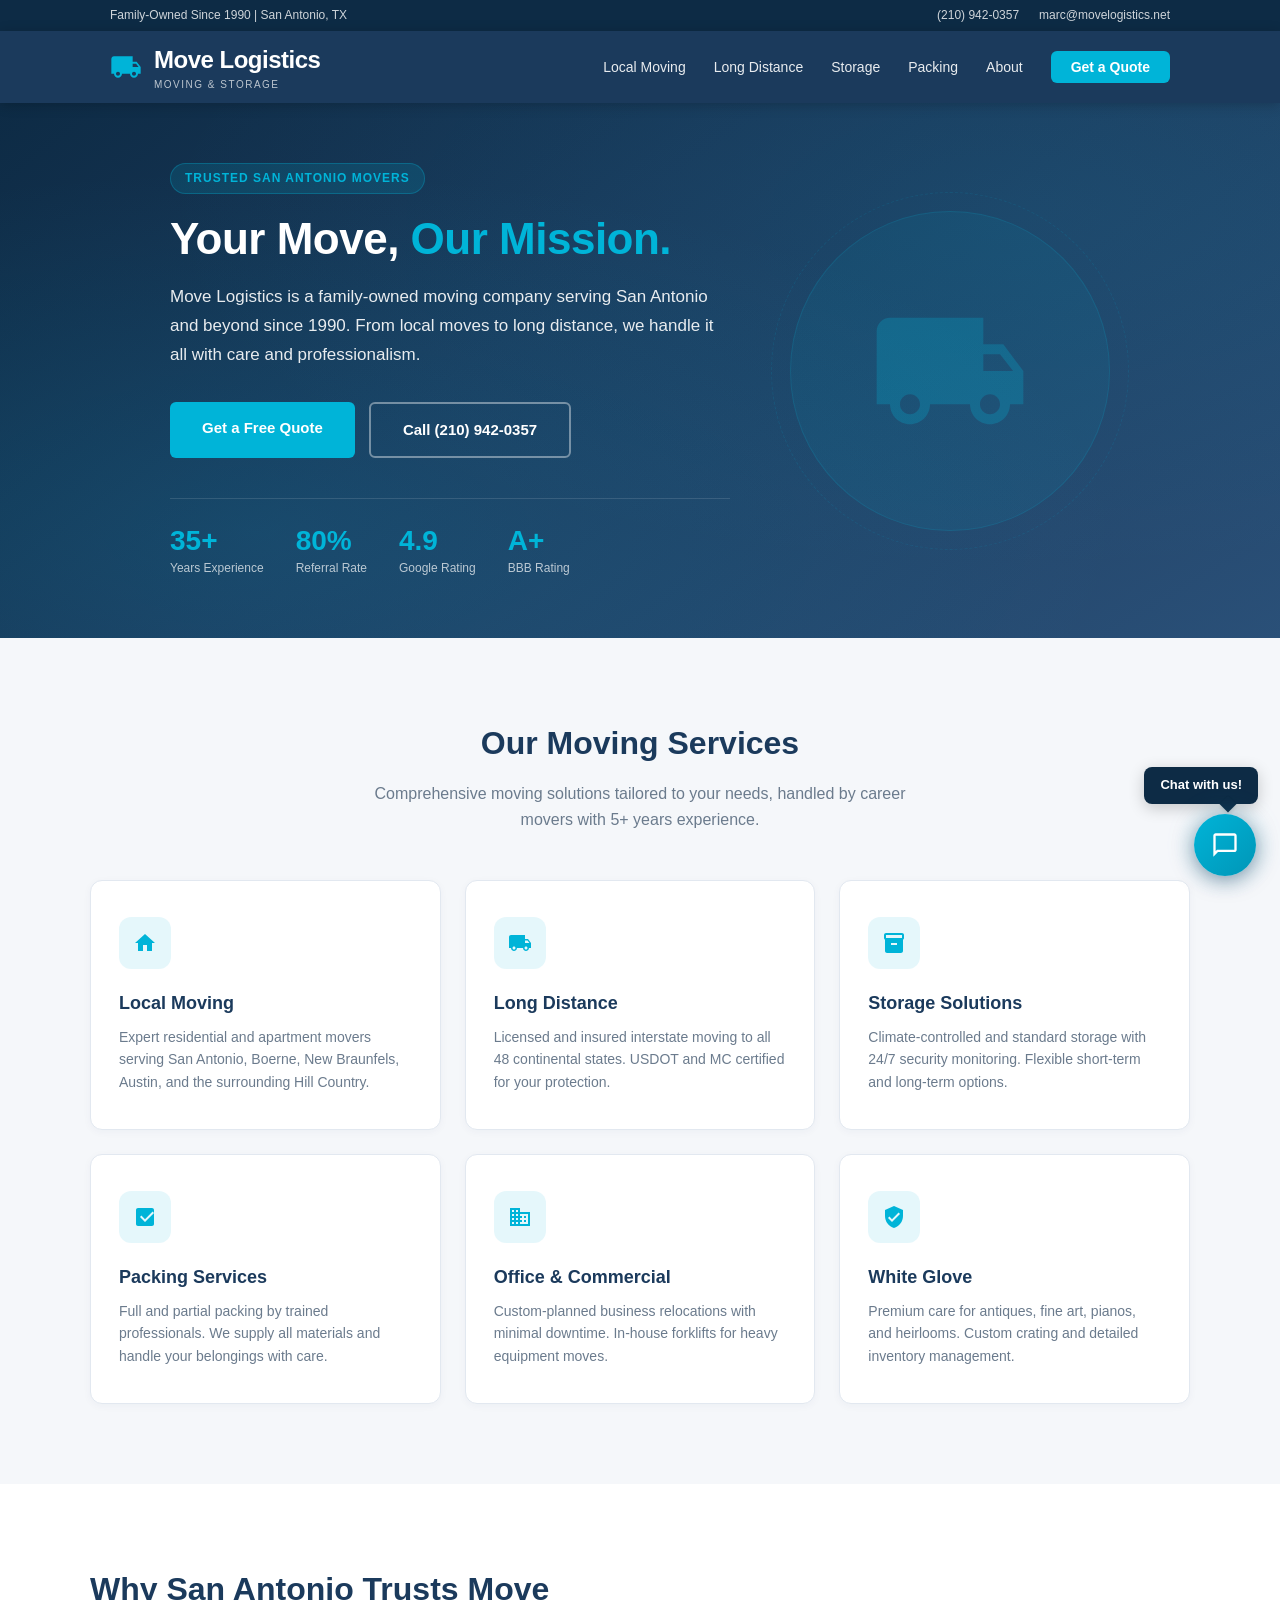
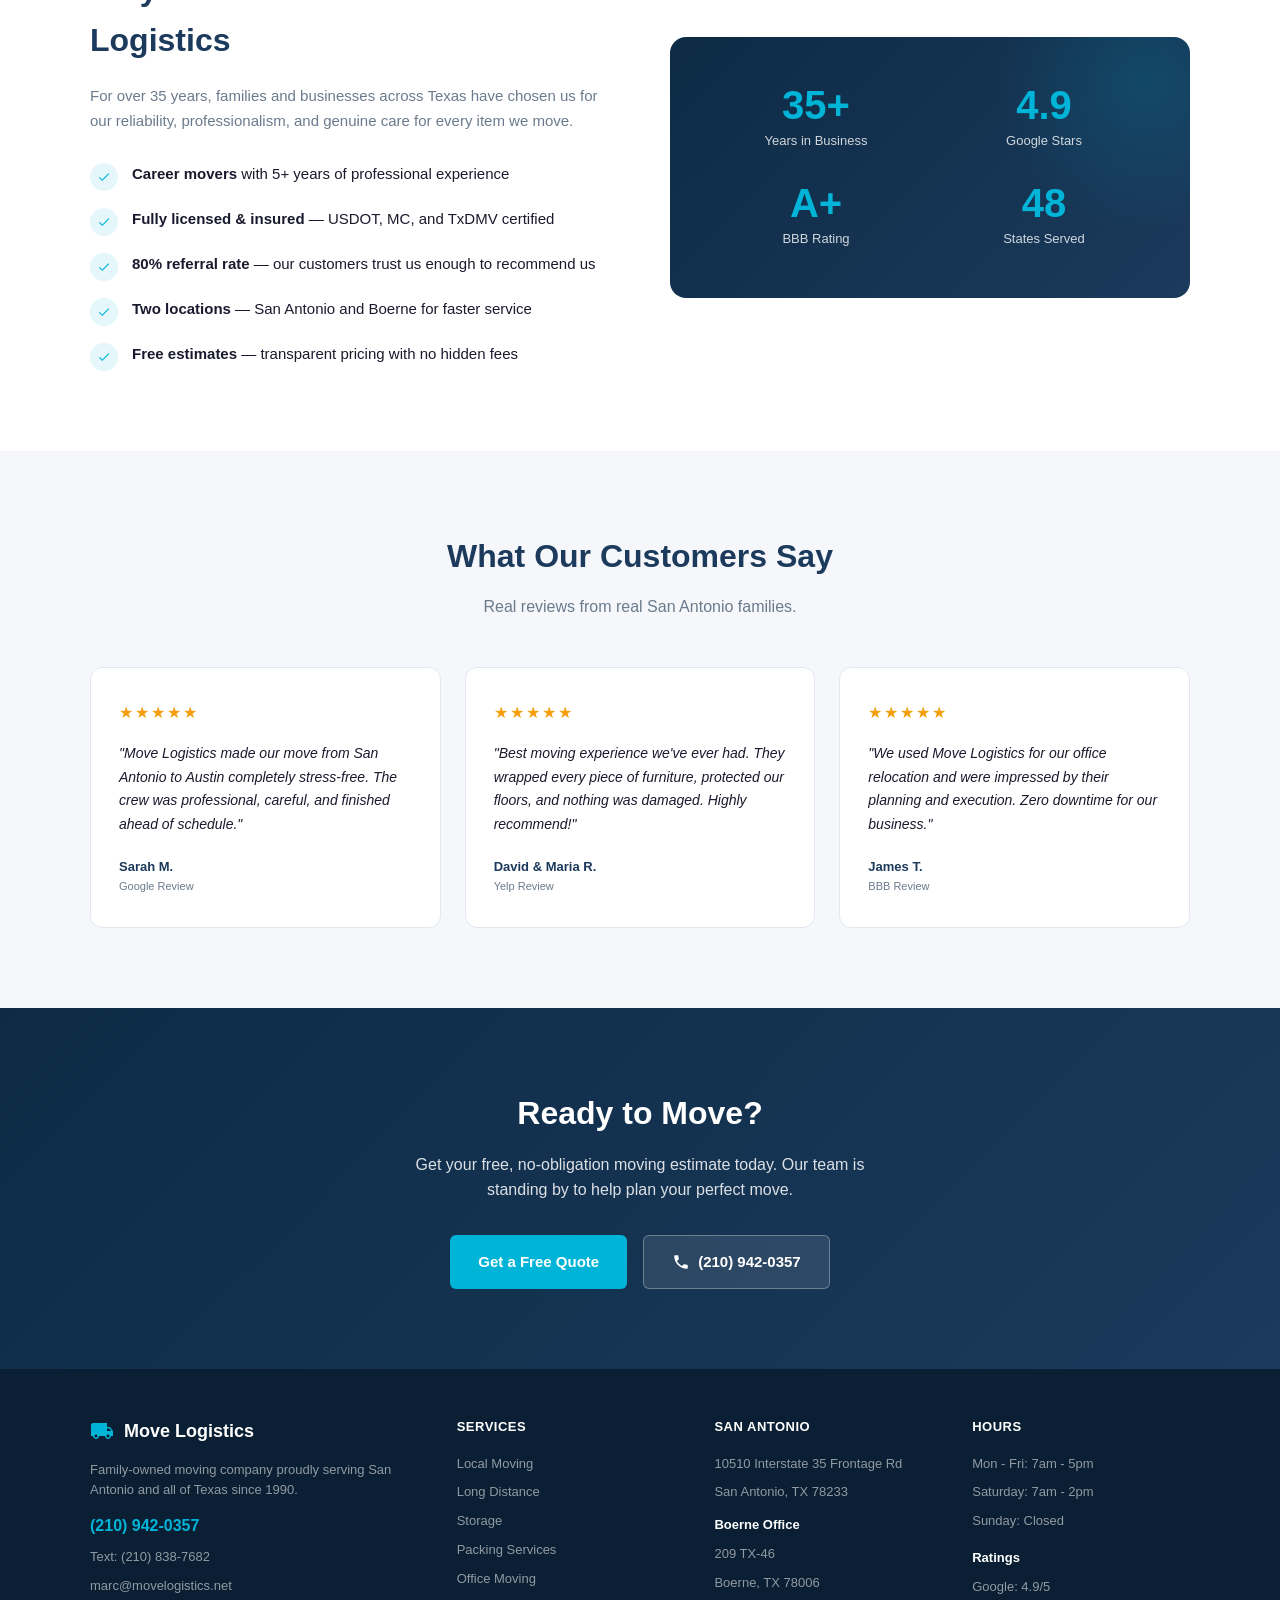
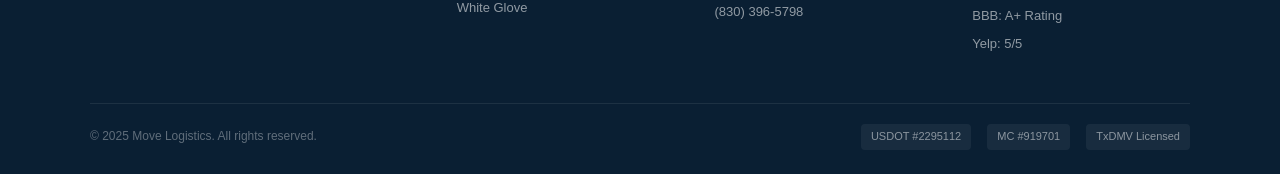
==== commit e65cc3bf: "Add heartbeat pulse, chat tooltip, and redesigned landing page - Chat bubble now pulses with eye-cat" ====
--- a/widget/index.html
+++ b/widget/index.html
@@ -3,15 +3,15 @@
 <head>
   <meta charset="UTF-8">
   <meta name="viewport" content="width=device-width, initial-scale=1.0">
-  <title>Move Logistics - San Antonio Moving Company</title>
-  <link rel="stylesheet" href="widget.css?v=5">
+  <title>Move Logistics - San Antonio Moving Company | Local & Long Distance Movers</title>
+  <link rel="stylesheet" href="widget.css?v=6">
   <style>
     *, *::before, *::after { margin: 0; padding: 0; box-sizing: border-box; }
 
     body {
       font-family: -apple-system, BlinkMacSystemFont, 'Segoe UI', Roboto, sans-serif;
       color: #1A1A2E;
-      background: #F5F7FA;
+      background: #fff;
       line-height: 1.6;
     }
 
@@ -26,9 +26,18 @@
     }
     .top-bar .container {
       display: flex;
-      justify-content: flex-end;
+      justify-content: space-between;
+      align-items: center;
+    }
+    .top-bar-left {
+      display: flex;
       gap: 20px;
     }
+    .top-bar-right {
+      display: flex;
+      gap: 20px;
+    }
+    .top-bar a { transition: color 0.2s; }
     .top-bar a:hover { color: #00B4D8; }
 
     /* ===== Header ===== */
@@ -39,23 +48,32 @@
       position: sticky;
       top: 0;
       z-index: 100;
-      box-shadow: 0 2px 8px rgba(0,0,0,0.15);
+      box-shadow: 0 2px 12px rgba(0,0,0,0.2);
     }
     .site-header .container {
       display: flex;
       align-items: center;
       justify-content: space-between;
-      height: 64px;
+      height: 72px;
     }
     .logo {
-      font-size: 22px;
+      font-size: 24px;
       font-weight: 700;
       letter-spacing: -0.5px;
       display: flex;
       align-items: center;
-      gap: 10px;
-    }
-    .logo svg { width: 28px; height: 28px; fill: #00B4D8; }
+      gap: 12px;
+    }
+    .logo svg { width: 32px; height: 32px; fill: #00B4D8; }
+    .logo-text-sub {
+      display: block;
+      font-size: 10px;
+      font-weight: 400;
+      letter-spacing: 1.5px;
+      text-transform: uppercase;
+      opacity: 0.7;
+      margin-top: -2px;
+    }
     .nav-links {
       display: flex;
       gap: 28px;
@@ -69,164 +87,455 @@
       padding: 4px 0;
     }
     .nav-links a:hover { color: #00B4D8; }
-
-    /* ===== Hero ===== */
+    .nav-cta {
+      background: #00B4D8 !important;
+      color: #fff !important;
+      padding: 8px 20px !important;
+      border-radius: 6px;
+      font-weight: 600 !important;
+      transition: background 0.2s !important;
+    }
+    .nav-cta:hover { background: #0096B7 !important; }
+
+    /* ===== Hero — Full Width with Overlay ===== */
     .hero {
-      background: linear-gradient(135deg, #0D2B45 0%, #1B3A5C 50%, #2A5078 100%);
+      position: relative;
+      min-height: 520px;
+      display: flex;
+      align-items: center;
+      background:
+        linear-gradient(135deg, rgba(13,43,69,0.92) 0%, rgba(27,58,92,0.88) 40%, rgba(42,80,120,0.85) 100%),
+        linear-gradient(180deg, #0D2B45 0%, #1B3A5C 50%, #2A5078 100%);
+      background-size: cover;
       color: #fff;
-      text-align: center;
-      padding: 80px 20px 88px;
+      overflow: hidden;
+    }
+    .hero::before {
+      content: '';
+      position: absolute;
+      top: 0; left: 0; right: 0; bottom: 0;
+      background:
+        radial-gradient(ellipse at 20% 80%, rgba(0,180,216,0.12) 0%, transparent 60%),
+        radial-gradient(ellipse at 80% 20%, rgba(0,180,216,0.08) 0%, transparent 60%);
+      pointer-events: none;
+    }
+    .hero .container {
+      position: relative;
+      z-index: 2;
+      display: flex;
+      align-items: center;
+      justify-content: space-between;
+      gap: 60px;
+      padding-top: 60px;
+      padding-bottom: 60px;
+    }
+    .hero-content {
+      max-width: 560px;
+    }
+    .hero-badge {
+      display: inline-block;
+      background: rgba(0,180,216,0.15);
+      border: 1px solid rgba(0,180,216,0.3);
+      color: #00B4D8;
+      font-size: 12px;
+      font-weight: 600;
+      letter-spacing: 1px;
+      text-transform: uppercase;
+      padding: 5px 14px;
+      border-radius: 20px;
+      margin-bottom: 20px;
     }
     .hero h1 {
-      font-size: 36px;
-      font-weight: 700;
-      max-width: 700px;
-      margin: 0 auto 16px;
-      line-height: 1.25;
-    }
+      font-size: 44px;
+      font-weight: 800;
+      line-height: 1.15;
+      margin-bottom: 18px;
+      letter-spacing: -0.5px;
+    }
+    .hero h1 span { color: #00B4D8; }
     .hero p {
       font-size: 17px;
       opacity: 0.9;
-      max-width: 560px;
-      margin: 0 auto 32px;
+      line-height: 1.7;
+      margin-bottom: 32px;
+    }
+    .hero-buttons {
+      display: flex;
+      gap: 14px;
+      flex-wrap: wrap;
     }
     .hero-btn {
       display: inline-block;
+      font-size: 15px;
+      font-weight: 600;
+      padding: 14px 32px;
+      border-radius: 6px;
+      transition: all 0.2s;
+      cursor: pointer;
+    }
+    .hero-btn-primary {
       background: #00B4D8;
       color: #fff;
+    }
+    .hero-btn-primary:hover { background: #0096B7; box-shadow: 0 4px 20px rgba(0,180,216,0.4); }
+    .hero-btn-outline {
+      background: transparent;
+      color: #fff;
+      border: 2px solid rgba(255,255,255,0.4);
+    }
+    .hero-btn-outline:hover { border-color: #00B4D8; color: #00B4D8; }
+
+    .hero-stats {
+      display: flex;
+      gap: 32px;
+      margin-top: 40px;
+      padding-top: 28px;
+      border-top: 1px solid rgba(255,255,255,0.12);
+    }
+    .hero-stat-number {
+      font-size: 28px;
+      font-weight: 800;
+      color: #00B4D8;
+      line-height: 1;
+    }
+    .hero-stat-label {
+      font-size: 12px;
+      opacity: 0.7;
+      margin-top: 4px;
+    }
+
+    /* Hero Right — Floating Truck Graphic */
+    .hero-graphic {
+      flex-shrink: 0;
+      width: 320px;
+      height: 320px;
+      background: rgba(0,180,216,0.08);
+      border-radius: 50%;
+      border: 1px solid rgba(0,180,216,0.15);
+      display: flex;
+      align-items: center;
+      justify-content: center;
+      position: relative;
+    }
+    .hero-graphic svg {
+      width: 160px;
+      height: 160px;
+      fill: rgba(0,180,216,0.25);
+    }
+    .hero-graphic::after {
+      content: '';
+      position: absolute;
+      inset: -20px;
+      border-radius: 50%;
+      border: 1px dashed rgba(0,180,216,0.12);
+    }
+
+    /* ===== Services Section ===== */
+    .services-section {
+      padding: 80px 20px;
+      background: #F5F7FA;
+    }
+    .section-header {
+      text-align: center;
+      margin-bottom: 48px;
+    }
+    .section-header h2 {
+      font-size: 32px;
+      font-weight: 700;
+      color: #1B3A5C;
+      margin-bottom: 12px;
+    }
+    .section-header p {
+      font-size: 16px;
+      color: #6B7B8D;
+      max-width: 550px;
+      margin: 0 auto;
+    }
+    .services-grid {
+      max-width: 1100px;
+      margin: 0 auto;
+      display: grid;
+      grid-template-columns: repeat(3, 1fr);
+      gap: 24px;
+    }
+    .service-card {
+      background: #fff;
+      border-radius: 12px;
+      padding: 36px 28px;
+      border: 1px solid #E2E8F0;
+      box-shadow: 0 2px 8px rgba(27,58,92,0.04);
+      transition: transform 0.2s, box-shadow 0.2s;
+    }
+    .service-card:hover {
+      transform: translateY(-4px);
+      box-shadow: 0 12px 32px rgba(27,58,92,0.1);
+    }
+    .service-icon {
+      width: 52px;
+      height: 52px;
+      background: rgba(0,180,216,0.1);
+      border-radius: 12px;
+      display: flex;
+      align-items: center;
+      justify-content: center;
+      margin-bottom: 20px;
+    }
+    .service-icon svg { width: 24px; height: 24px; fill: #00B4D8; }
+    .service-card h3 {
+      font-size: 18px;
+      font-weight: 600;
+      color: #1B3A5C;
+      margin-bottom: 8px;
+    }
+    .service-card p {
+      font-size: 14px;
+      color: #6B7B8D;
+      line-height: 1.6;
+    }
+
+    /* ===== Why Choose Us ===== */
+    .why-section {
+      padding: 80px 20px;
+      background: #fff;
+    }
+    .why-grid {
+      max-width: 1100px;
+      margin: 0 auto;
+      display: grid;
+      grid-template-columns: 1fr 1fr;
+      gap: 60px;
+      align-items: center;
+    }
+    .why-content h2 {
+      font-size: 32px;
+      font-weight: 700;
+      color: #1B3A5C;
+      margin-bottom: 16px;
+    }
+    .why-content > p {
+      font-size: 15px;
+      color: #6B7B8D;
+      margin-bottom: 28px;
+      line-height: 1.7;
+    }
+    .why-list {
+      list-style: none;
+      display: flex;
+      flex-direction: column;
+      gap: 16px;
+    }
+    .why-list li {
+      display: flex;
+      align-items: flex-start;
+      gap: 14px;
+      font-size: 15px;
+      color: #1A1A2E;
+    }
+    .why-check {
+      flex-shrink: 0;
+      width: 28px;
+      height: 28px;
+      background: rgba(0,180,216,0.1);
+      border-radius: 50%;
+      display: flex;
+      align-items: center;
+      justify-content: center;
+      margin-top: 1px;
+    }
+    .why-check svg { width: 14px; height: 14px; fill: #00B4D8; }
+    .why-visual {
+      background: linear-gradient(135deg, #0D2B45 0%, #1B3A5C 100%);
+      border-radius: 16px;
+      padding: 48px;
+      color: #fff;
+      position: relative;
+      overflow: hidden;
+    }
+    .why-visual::before {
+      content: '';
+      position: absolute;
+      top: -40%; right: -20%;
+      width: 300px; height: 300px;
+      background: radial-gradient(circle, rgba(0,180,216,0.15), transparent 70%);
+      pointer-events: none;
+    }
+    .why-visual-stats {
+      display: grid;
+      grid-template-columns: 1fr 1fr;
+      gap: 32px;
+      position: relative;
+      z-index: 1;
+    }
+    .why-stat {
+      text-align: center;
+    }
+    .why-stat-num {
+      font-size: 40px;
+      font-weight: 800;
+      color: #00B4D8;
+      line-height: 1;
+    }
+    .why-stat-label {
+      font-size: 13px;
+      opacity: 0.8;
+      margin-top: 6px;
+    }
+
+    /* ===== Testimonials ===== */
+    .testimonials-section {
+      padding: 80px 20px;
+      background: #F5F7FA;
+    }
+    .testimonials-grid {
+      max-width: 1100px;
+      margin: 0 auto;
+      display: grid;
+      grid-template-columns: repeat(3, 1fr);
+      gap: 24px;
+    }
+    .testimonial-card {
+      background: #fff;
+      border-radius: 12px;
+      padding: 32px 28px;
+      border: 1px solid #E2E8F0;
+    }
+    .testimonial-stars {
+      color: #F59E0B;
+      font-size: 16px;
+      margin-bottom: 16px;
+      letter-spacing: 2px;
+    }
+    .testimonial-card blockquote {
+      font-size: 14px;
+      color: #1A1A2E;
+      line-height: 1.7;
+      font-style: italic;
+      margin-bottom: 20px;
+    }
+    .testimonial-author {
+      font-size: 13px;
+      font-weight: 600;
+      color: #1B3A5C;
+    }
+    .testimonial-source {
+      font-size: 11px;
+      color: #6B7B8D;
+    }
+
+    /* ===== CTA Section ===== */
+    .cta-section {
+      padding: 80px 20px;
+      background: linear-gradient(135deg, #0D2B45, #1B3A5C);
+      text-align: center;
+      color: #fff;
+    }
+    .cta-section h2 {
+      font-size: 32px;
+      font-weight: 700;
+      margin-bottom: 12px;
+    }
+    .cta-section p {
+      font-size: 16px;
+      opacity: 0.85;
+      margin-bottom: 32px;
+      max-width: 500px;
+      margin-left: auto;
+      margin-right: auto;
+    }
+    .cta-buttons {
+      display: flex;
+      justify-content: center;
+      gap: 16px;
+      flex-wrap: wrap;
+    }
+    .cta-btn {
+      display: inline-flex;
+      align-items: center;
+      gap: 8px;
       font-size: 15px;
       font-weight: 600;
-      padding: 12px 32px;
+      padding: 14px 28px;
       border-radius: 6px;
-      transition: background 0.2s;
-    }
-    .hero-btn:hover { background: #0096B7; }
-
-    /* ===== Cards ===== */
-    .cards-section {
-      max-width: 1100px;
-      margin: -48px auto 60px;
-      padding: 0 20px;
-    }
-    .cards-grid {
-      display: grid;
-      grid-template-columns: repeat(4, 1fr);
-      gap: 20px;
-    }
-    .card {
-      background: #fff;
-      border-radius: 12px;
-      padding: 32px 24px;
-      text-align: center;
-      border: 1px solid #E2E8F0;
-      box-shadow: 0 2px 8px rgba(27,58,92,0.06);
-      transition: transform 0.2s, box-shadow 0.2s;
-    }
-    .card:hover {
-      transform: translateY(-4px);
-      box-shadow: 0 8px 28px rgba(27,58,92,0.12);
-    }
-    .card-icon {
-      width: 56px;
-      height: 56px;
-      background: rgba(0,180,216,0.1);
-      border-radius: 50%;
-      display: flex;
-      align-items: center;
-      justify-content: center;
-      margin: 0 auto 16px;
-    }
-    .card-icon svg { width: 26px; height: 26px; fill: #00B4D8; }
-    .card h3 {
-      font-size: 16px;
-      font-weight: 600;
-      margin-bottom: 8px;
-      color: #1B3A5C;
-    }
-    .card p {
-      font-size: 13px;
-      color: #6B7B8D;
-      line-height: 1.5;
-    }
-
-    /* ===== Info Bar ===== */
-    .info-bar {
-      background: #fff;
-      padding: 40px 20px;
-      text-align: center;
-    }
-    .info-bar .container {
-      max-width: 800px;
-      margin: 0 auto;
-    }
-    .info-bar h2 {
-      font-size: 22px;
-      margin-bottom: 8px;
-      color: #1B3A5C;
-    }
-    .info-bar p {
-      font-size: 14px;
-      color: #6B7B8D;
-      margin-bottom: 20px;
-    }
-    .info-stats {
-      display: flex;
-      justify-content: center;
-      gap: 48px;
-    }
-    .stat { text-align: center; }
-    .stat-number {
-      font-size: 28px;
-      font-weight: 700;
-      color: #00B4D8;
-    }
-    .stat-label {
-      font-size: 12px;
-      color: #6B7B8D;
-      margin-top: 2px;
-    }
+      transition: all 0.2s;
+    }
+    .cta-btn-primary {
+      background: #00B4D8;
+      color: #fff;
+    }
+    .cta-btn-primary:hover { background: #0096B7; }
+    .cta-btn-phone {
+      background: rgba(255,255,255,0.1);
+      border: 1px solid rgba(255,255,255,0.3);
+      color: #fff;
+    }
+    .cta-btn-phone:hover { background: rgba(255,255,255,0.2); }
 
     /* ===== Footer ===== */
     .site-footer {
-      background: #0D2B45;
+      background: #0A1F33;
       color: rgba(255,255,255,0.75);
-      padding: 40px 20px 24px;
+      padding: 48px 20px 24px;
       font-size: 13px;
     }
     .footer-grid {
       max-width: 1100px;
       margin: 0 auto;
       display: grid;
-      grid-template-columns: repeat(3, 1fr);
-      gap: 32px;
-      margin-bottom: 32px;
-    }
+      grid-template-columns: 1.5fr 1fr 1fr 1fr;
+      gap: 40px;
+      margin-bottom: 40px;
+    }
+    .footer-brand {
+      display: flex;
+      align-items: center;
+      gap: 10px;
+      margin-bottom: 14px;
+    }
+    .footer-brand svg { width: 24px; height: 24px; fill: #00B4D8; }
+    .footer-brand span { font-size: 18px; font-weight: 700; color: #fff; }
     .footer-col h4 {
       color: #fff;
-      font-size: 14px;
-      margin-bottom: 12px;
+      font-size: 13px;
+      font-weight: 600;
+      text-transform: uppercase;
+      letter-spacing: 0.5px;
+      margin-bottom: 16px;
     }
     .footer-col p,
     .footer-col a {
       display: block;
-      margin-bottom: 6px;
-      color: rgba(255,255,255,0.65);
+      margin-bottom: 8px;
+      color: rgba(255,255,255,0.55);
       transition: color 0.2s;
+      font-size: 13px;
     }
     .footer-col a:hover { color: #00B4D8; }
     .footer-col .phone {
       color: #00B4D8;
       font-weight: 600;
-      font-size: 15px;
+      font-size: 16px;
     }
     .footer-bottom {
       max-width: 1100px;
       margin: 0 auto;
-      border-top: 1px solid rgba(255,255,255,0.1);
+      border-top: 1px solid rgba(255,255,255,0.08);
       padding-top: 20px;
-      text-align: center;
-      color: rgba(255,255,255,0.4);
+      display: flex;
+      justify-content: space-between;
+      align-items: center;
+      color: rgba(255,255,255,0.35);
       font-size: 12px;
+    }
+    .footer-badges {
+      display: flex;
+      gap: 16px;
+      font-size: 11px;
+    }
+    .footer-badge {
+      background: rgba(255,255,255,0.06);
+      padding: 4px 10px;
+      border-radius: 4px;
+      color: rgba(255,255,255,0.5);
     }
 
     /* ===== Utilities ===== */
@@ -240,14 +549,18 @@
     @media (max-width: 768px) {
       .top-bar { display: none; }
       .nav-links { display: none; }
-      .hero { padding: 48px 20px 64px; }
-      .hero h1 { font-size: 26px; }
-      .cards-grid { grid-template-columns: repeat(2, 1fr); }
-      .info-stats { gap: 24px; flex-wrap: wrap; }
+      .hero { min-height: auto; }
+      .hero .container { flex-direction: column; text-align: center; padding-top: 40px; padding-bottom: 40px; }
+      .hero h1 { font-size: 30px; }
+      .hero-graphic { width: 200px; height: 200px; }
+      .hero-graphic svg { width: 100px; height: 100px; }
+      .hero-buttons { justify-content: center; }
+      .hero-stats { justify-content: center; }
+      .services-grid { grid-template-columns: 1fr; }
+      .why-grid { grid-template-columns: 1fr; }
+      .testimonials-grid { grid-template-columns: 1fr; }
       .footer-grid { grid-template-columns: 1fr; }
-    }
-    @media (max-width: 480px) {
-      .cards-grid { grid-template-columns: 1fr; }
+      .footer-bottom { flex-direction: column; gap: 12px; text-align: center; }
     }
   </style>
 </head>
@@ -256,9 +569,13 @@
   <!-- Top Bar -->
   <div class="top-bar">
     <div class="container">
-      <a href="#">Get a Quote</a>
-      <a href="#">Storage</a>
-      <a href="#">Contact Us</a>
+      <div class="top-bar-left">
+        <span>Family-Owned Since 1990 | San Antonio, TX</span>
+      </div>
+      <div class="top-bar-right">
+        <a href="tel:2109420357">(210) 942-0357</a>
+        <a href="mailto:marc@movelogistics.net">marc@movelogistics.net</a>
+      </div>
     </div>
   </div>
 
@@ -267,82 +584,200 @@
     <div class="container">
       <div class="logo">
         <svg viewBox="0 0 24 24"><path d="M20 8h-3V4H3c-1.1 0-2 .9-2 2v11h2c0 1.66 1.34 3 3 3s3-1.34 3-3h6c0 1.66 1.34 3 3 3s3-1.34 3-3h2v-5l-3-4zM6 18.5c-.83 0-1.5-.67-1.5-1.5s.67-1.5 1.5-1.5 1.5.67 1.5 1.5-.67 1.5-1.5 1.5zm13.5-9l1.96 2.5H17V9.5h2.5zm-1.5 9c-.83 0-1.5-.67-1.5-1.5s.67-1.5 1.5-1.5 1.5.67 1.5 1.5-.67 1.5-1.5 1.5z"/></svg>
-        Move Logistics
+        <div>
+          Move Logistics
+          <span class="logo-text-sub">Moving &amp; Storage</span>
+        </div>
       </div>
       <ul class="nav-links">
         <li><a href="#">Local Moving</a></li>
         <li><a href="#">Long Distance</a></li>
         <li><a href="#">Storage</a></li>
         <li><a href="#">Packing</a></li>
-        <li><a href="#">Contact</a></li>
+        <li><a href="#">About</a></li>
+        <li><a href="#" class="nav-cta">Get a Quote</a></li>
       </ul>
     </div>
   </header>
 
   <!-- Hero -->
   <section class="hero">
-    <h1>Move Logistics &mdash; San Antonio's Trusted Movers Since 1990</h1>
-    <p>Family-owned moving company with 80% referral rate. Local, long distance, storage, and packing services.</p>
-    <a href="#" class="hero-btn">Get a Free Quote</a>
+    <div class="container">
+      <div class="hero-content">
+        <div class="hero-badge">Trusted San Antonio Movers</div>
+        <h1>Your Move, <span>Our Mission.</span></h1>
+        <p>Move Logistics is a family-owned moving company serving San Antonio and beyond since 1990. From local moves to long distance, we handle it all with care and professionalism.</p>
+        <div class="hero-buttons">
+          <a href="#" class="hero-btn hero-btn-primary">Get a Free Quote</a>
+          <a href="tel:2109420357" class="hero-btn hero-btn-outline">Call (210) 942-0357</a>
+        </div>
+        <div class="hero-stats">
+          <div>
+            <div class="hero-stat-number">35+</div>
+            <div class="hero-stat-label">Years Experience</div>
+          </div>
+          <div>
+            <div class="hero-stat-number">80%</div>
+            <div class="hero-stat-label">Referral Rate</div>
+          </div>
+          <div>
+            <div class="hero-stat-number">4.9</div>
+            <div class="hero-stat-label">Google Rating</div>
+          </div>
+          <div>
+            <div class="hero-stat-number">A+</div>
+            <div class="hero-stat-label">BBB Rating</div>
+          </div>
+        </div>
+      </div>
+      <div class="hero-graphic">
+        <svg viewBox="0 0 24 24"><path d="M20 8h-3V4H3c-1.1 0-2 .9-2 2v11h2c0 1.66 1.34 3 3 3s3-1.34 3-3h6c0 1.66 1.34 3 3 3s3-1.34 3-3h2v-5l-3-4zM6 18.5c-.83 0-1.5-.67-1.5-1.5s.67-1.5 1.5-1.5 1.5.67 1.5 1.5-.67 1.5-1.5 1.5zm13.5-9l1.96 2.5H17V9.5h2.5zm-1.5 9c-.83 0-1.5-.67-1.5-1.5s.67-1.5 1.5-1.5 1.5.67 1.5 1.5-.67 1.5-1.5 1.5z"/></svg>
+      </div>
+    </div>
   </section>
 
-  <!-- Service Cards -->
-  <section class="cards-section">
-    <div class="cards-grid">
-      <div class="card">
-        <div class="card-icon">
+  <!-- Services -->
+  <section class="services-section">
+    <div class="section-header">
+      <h2>Our Moving Services</h2>
+      <p>Comprehensive moving solutions tailored to your needs, handled by career movers with 5+ years experience.</p>
+    </div>
+    <div class="services-grid">
+      <div class="service-card">
+        <div class="service-icon">
           <svg viewBox="0 0 24 24"><path d="M10 20v-6h4v6h5v-8h3L12 3 2 12h3v8z"/></svg>
         </div>
         <h3>Local Moving</h3>
-        <p>Professional movers with 5+ years experience for homes, apartments, and condos across San Antonio.</p>
-      </div>
-      <div class="card">
-        <div class="card-icon">
+        <p>Expert residential and apartment movers serving San Antonio, Boerne, New Braunfels, Austin, and the surrounding Hill Country.</p>
+      </div>
+      <div class="service-card">
+        <div class="service-icon">
           <svg viewBox="0 0 24 24"><path d="M20 8h-3V4H3c-1.1 0-2 .9-2 2v11h2c0 1.66 1.34 3 3 3s3-1.34 3-3h6c0 1.66 1.34 3 3 3s3-1.34 3-3h2v-5l-3-4zM6 18.5c-.83 0-1.5-.67-1.5-1.5s.67-1.5 1.5-1.5 1.5.67 1.5 1.5-.67 1.5-1.5 1.5zm13.5-9l1.96 2.5H17V9.5h2.5zm-1.5 9c-.83 0-1.5-.67-1.5-1.5s.67-1.5 1.5-1.5 1.5.67 1.5 1.5-.67 1.5-1.5 1.5z"/></svg>
         </div>
         <h3>Long Distance</h3>
-        <p>Licensed interstate moving to all 48 states. USDOT &amp; MC certified for safe, reliable transport.</p>
-      </div>
-      <div class="card">
-        <div class="card-icon">
+        <p>Licensed and insured interstate moving to all 48 continental states. USDOT and MC certified for your protection.</p>
+      </div>
+      <div class="service-card">
+        <div class="service-icon">
           <svg viewBox="0 0 24 24"><path d="M20 2H4c-1 0-2 .9-2 2v3.01c0 .72.43 1.34 1 1.69V20c0 1.1 1.1 2 2 2h14c.9 0 2-.9 2-2V8.7c.57-.35 1-.97 1-1.69V4c0-1.1-1-2-2-2zm-5 12H9v-2h6v2zm5-7H4V4h16v3z"/></svg>
         </div>
-        <h3>Storage</h3>
-        <p>Climate-controlled and standard storage units with 24/7 security monitoring. Short and long term.</p>
-      </div>
-      <div class="card">
-        <div class="card-icon">
-          <svg viewBox="0 0 24 24"><path d="M19 3H5c-1.1 0-2 .9-2 2v14c0 1.1.9 2 2 2h14c1.1 0 2-.9 2-2V5c0-1.1-.9-2-2-2zm-3.5 14H15v-4h-2.5L15 9h-1.5l-2.5 4h2.5l-2.5 4h4.5z"/></svg>
+        <h3>Storage Solutions</h3>
+        <p>Climate-controlled and standard storage with 24/7 security monitoring. Flexible short-term and long-term options.</p>
+      </div>
+      <div class="service-card">
+        <div class="service-icon">
+          <svg viewBox="0 0 24 24"><path d="M19 3H5c-1.1 0-2 .9-2 2v14c0 1.1.9 2 2 2h14c1.1 0 2-.9 2-2V5c0-1.1-.9-2-2-2zm-7 14l-5-5 1.41-1.41L12 14.17l7.59-7.59L21 8l-9 9z"/></svg>
         </div>
         <h3>Packing Services</h3>
-        <p>Full and partial packing by experienced professionals. We bring all materials and handle everything.</p>
+        <p>Full and partial packing by trained professionals. We supply all materials and handle your belongings with care.</p>
+      </div>
+      <div class="service-card">
+        <div class="service-icon">
+          <svg viewBox="0 0 24 24"><path d="M12 7V3H2v18h20V7H12zM6 19H4v-2h2v2zm0-4H4v-2h2v2zm0-4H4V9h2v2zm0-4H4V5h2v2zm4 12H8v-2h2v2zm0-4H8v-2h2v2zm0-4H8V9h2v2zm0-4H8V5h2v2zm10 12h-8v-2h2v-2h-2v-2h2v-2h-2V9h8v10zm-2-8h-2v2h2v-2zm0 4h-2v2h2v-2z"/></svg>
+        </div>
+        <h3>Office &amp; Commercial</h3>
+        <p>Custom-planned business relocations with minimal downtime. In-house forklifts for heavy equipment moves.</p>
+      </div>
+      <div class="service-card">
+        <div class="service-icon">
+          <svg viewBox="0 0 24 24"><path d="M12 1L3 5v6c0 5.55 3.84 10.74 9 12 5.16-1.26 9-6.45 9-12V5l-9-4zm-2 16l-4-4 1.41-1.41L10 14.17l6.59-6.59L18 9l-8 8z"/></svg>
+        </div>
+        <h3>White Glove</h3>
+        <p>Premium care for antiques, fine art, pianos, and heirlooms. Custom crating and detailed inventory management.</p>
       </div>
     </div>
   </section>
 
-  <!-- Info Stats Bar -->
-  <section class="info-bar">
-    <div class="container">
-      <h2>Trusted by San Antonio Families</h2>
-      <p>Family-owned and operated since 1990. Your move is in good hands.</p>
-      <div class="info-stats">
-        <div class="stat">
-          <div class="stat-number">35+</div>
-          <div class="stat-label">Years Experience</div>
-        </div>
-        <div class="stat">
-          <div class="stat-number">80%</div>
-          <div class="stat-label">Referral Rate</div>
-        </div>
-        <div class="stat">
-          <div class="stat-number">4.9</div>
-          <div class="stat-label">Google Stars</div>
-        </div>
-        <div class="stat">
-          <div class="stat-number">A+</div>
-          <div class="stat-label">BBB Rating</div>
-        </div>
-      </div>
+  <!-- Why Choose Us -->
+  <section class="why-section">
+    <div class="why-grid">
+      <div class="why-content">
+        <h2>Why San Antonio Trusts Move Logistics</h2>
+        <p>For over 35 years, families and businesses across Texas have chosen us for our reliability, professionalism, and genuine care for every item we move.</p>
+        <ul class="why-list">
+          <li>
+            <div class="why-check"><svg viewBox="0 0 24 24"><path d="M9 16.17L4.83 12l-1.42 1.41L9 19 21 7l-1.41-1.41z"/></svg></div>
+            <div><strong>Career movers</strong> with 5+ years of professional experience</div>
+          </li>
+          <li>
+            <div class="why-check"><svg viewBox="0 0 24 24"><path d="M9 16.17L4.83 12l-1.42 1.41L9 19 21 7l-1.41-1.41z"/></svg></div>
+            <div><strong>Fully licensed &amp; insured</strong> — USDOT, MC, and TxDMV certified</div>
+          </li>
+          <li>
+            <div class="why-check"><svg viewBox="0 0 24 24"><path d="M9 16.17L4.83 12l-1.42 1.41L9 19 21 7l-1.41-1.41z"/></svg></div>
+            <div><strong>80% referral rate</strong> — our customers trust us enough to recommend us</div>
+          </li>
+          <li>
+            <div class="why-check"><svg viewBox="0 0 24 24"><path d="M9 16.17L4.83 12l-1.42 1.41L9 19 21 7l-1.41-1.41z"/></svg></div>
+            <div><strong>Two locations</strong> — San Antonio and Boerne for faster service</div>
+          </li>
+          <li>
+            <div class="why-check"><svg viewBox="0 0 24 24"><path d="M9 16.17L4.83 12l-1.42 1.41L9 19 21 7l-1.41-1.41z"/></svg></div>
+            <div><strong>Free estimates</strong> — transparent pricing with no hidden fees</div>
+          </li>
+        </ul>
+      </div>
+      <div class="why-visual">
+        <div class="why-visual-stats">
+          <div class="why-stat">
+            <div class="why-stat-num">35+</div>
+            <div class="why-stat-label">Years in Business</div>
+          </div>
+          <div class="why-stat">
+            <div class="why-stat-num">4.9</div>
+            <div class="why-stat-label">Google Stars</div>
+          </div>
+          <div class="why-stat">
+            <div class="why-stat-num">A+</div>
+            <div class="why-stat-label">BBB Rating</div>
+          </div>
+          <div class="why-stat">
+            <div class="why-stat-num">48</div>
+            <div class="why-stat-label">States Served</div>
+          </div>
+        </div>
+      </div>
+    </div>
+  </section>
+
+  <!-- Testimonials -->
+  <section class="testimonials-section">
+    <div class="section-header">
+      <h2>What Our Customers Say</h2>
+      <p>Real reviews from real San Antonio families.</p>
+    </div>
+    <div class="testimonials-grid">
+      <div class="testimonial-card">
+        <div class="testimonial-stars">&#9733;&#9733;&#9733;&#9733;&#9733;</div>
+        <blockquote>"Move Logistics made our move from San Antonio to Austin completely stress-free. The crew was professional, careful, and finished ahead of schedule."</blockquote>
+        <div class="testimonial-author">Sarah M.</div>
+        <div class="testimonial-source">Google Review</div>
+      </div>
+      <div class="testimonial-card">
+        <div class="testimonial-stars">&#9733;&#9733;&#9733;&#9733;&#9733;</div>
+        <blockquote>"Best moving experience we've ever had. They wrapped every piece of furniture, protected our floors, and nothing was damaged. Highly recommend!"</blockquote>
+        <div class="testimonial-author">David &amp; Maria R.</div>
+        <div class="testimonial-source">Yelp Review</div>
+      </div>
+      <div class="testimonial-card">
+        <div class="testimonial-stars">&#9733;&#9733;&#9733;&#9733;&#9733;</div>
+        <blockquote>"We used Move Logistics for our office relocation and were impressed by their planning and execution. Zero downtime for our business."</blockquote>
+        <div class="testimonial-author">James T.</div>
+        <div class="testimonial-source">BBB Review</div>
+      </div>
+    </div>
+  </section>
+
+  <!-- CTA -->
+  <section class="cta-section">
+    <h2>Ready to Move?</h2>
+    <p>Get your free, no-obligation moving estimate today. Our team is standing by to help plan your perfect move.</p>
+    <div class="cta-buttons">
+      <a href="#" class="cta-btn cta-btn-primary">Get a Free Quote</a>
+      <a href="tel:2109420357" class="cta-btn cta-btn-phone">
+        <svg viewBox="0 0 24 24" style="width:18px;height:18px;fill:currentColor;"><path d="M6.62 10.79c1.44 2.83 3.76 5.14 6.59 6.59l2.2-2.2c.27-.27.67-.36 1.02-.24 1.12.37 2.33.57 3.57.57.55 0 1 .45 1 1V20c0 .55-.45 1-1 1-9.39 0-17-7.61-17-17 0-.55.45-1 1-1h3.5c.55 0 1 .45 1 1 0 1.25.2 2.45.57 3.57.11.35.03.74-.25 1.02l-2.2 2.2z"/></svg>
+        (210) 942-0357
+      </a>
     </div>
   </section>
 
@@ -350,35 +785,56 @@
   <footer class="site-footer">
     <div class="footer-grid">
       <div class="footer-col">
-        <h4>Contact Us</h4>
-        <p class="phone">(210) 348-6683</p>
+        <div class="footer-brand">
+          <svg viewBox="0 0 24 24"><path d="M20 8h-3V4H3c-1.1 0-2 .9-2 2v11h2c0 1.66 1.34 3 3 3s3-1.34 3-3h6c0 1.66 1.34 3 3 3s3-1.34 3-3h2v-5l-3-4zM6 18.5c-.83 0-1.5-.67-1.5-1.5s.67-1.5 1.5-1.5 1.5.67 1.5 1.5-.67 1.5-1.5 1.5zm13.5-9l1.96 2.5H17V9.5h2.5zm-1.5 9c-.83 0-1.5-.67-1.5-1.5s.67-1.5 1.5-1.5 1.5.67 1.5 1.5-.67 1.5-1.5 1.5z"/></svg>
+          <span>Move Logistics</span>
+        </div>
+        <p>Family-owned moving company proudly serving San Antonio and all of Texas since 1990.</p>
+        <p style="margin-top: 12px;" class="phone">(210) 942-0357</p>
         <p>Text: (210) 838-7682</p>
-        <p>Email: marc@movelogistics.net</p>
-        <p>Mon-Fri 7am-5pm, Sat 7am-2pm</p>
+        <p>marc@movelogistics.net</p>
       </div>
       <div class="footer-col">
-        <h4>San Antonio HQ</h4>
-        <p>10510 Interstate 35 Frontage Rd</p>
-        <p>San Antonio, TX 78233</p>
-        <p>Boerne: (830) 396-5798</p>
-        <p>209 TX-46, Boerne, TX 78006</p>
-      </div>
-      <div class="footer-col">
-        <h4>Our Services</h4>
+        <h4>Services</h4>
         <a href="#">Local Moving</a>
         <a href="#">Long Distance</a>
         <a href="#">Storage</a>
         <a href="#">Packing Services</a>
-        <a href="#">White Glove Moving</a>
+        <a href="#">Office Moving</a>
+        <a href="#">White Glove</a>
+      </div>
+      <div class="footer-col">
+        <h4>San Antonio</h4>
+        <p>10510 Interstate 35 Frontage Rd</p>
+        <p>San Antonio, TX 78233</p>
+        <p style="margin-top: 12px;"><strong style="color:#fff;">Boerne Office</strong></p>
+        <p>209 TX-46</p>
+        <p>Boerne, TX 78006</p>
+        <p>(830) 396-5798</p>
+      </div>
+      <div class="footer-col">
+        <h4>Hours</h4>
+        <p>Mon - Fri: 7am - 5pm</p>
+        <p>Saturday: 7am - 2pm</p>
+        <p>Sunday: Closed</p>
+        <p style="margin-top: 16px;"><strong style="color:#fff;">Ratings</strong></p>
+        <p>Google: 4.9/5</p>
+        <p>BBB: A+ Rating</p>
+        <p>Yelp: 5/5</p>
       </div>
     </div>
     <div class="footer-bottom">
-      &copy; 2025 Move Logistics. All rights reserved. 10510 Interstate 35 Frontage Rd, San Antonio, TX 78233
+      <span>&copy; 2025 Move Logistics. All rights reserved.</span>
+      <div class="footer-badges">
+        <span class="footer-badge">USDOT #2295112</span>
+        <span class="footer-badge">MC #919701</span>
+        <span class="footer-badge">TxDMV Licensed</span>
+      </div>
     </div>
   </footer>
 
   <!-- Chat Widget -->
-  <script src="widget.js?v=5"></script>
+  <script src="widget.js?v=6"></script>
 
 </body>
 </html>
--- a/widget/widget.css
+++ b/widget/widget.css
@@ -25,34 +25,89 @@
   align-items: center;
   -webkit-justify-content: center;
   justify-content: center;
-  box-shadow: 0 4px 20px rgba(27, 58, 92, 0.5), 0 0 40px rgba(0, 180, 216, 0.25);
-  -webkit-transition: -webkit-transform 0.2s ease, box-shadow 0.2s ease;
-  transition: transform 0.2s ease, box-shadow 0.2s ease;
-  -webkit-animation: cps-glow-pulse 3s ease-in-out infinite;
-  animation: cps-glow-pulse 3s ease-in-out infinite;
+  box-shadow: 0 4px 20px rgba(27, 58, 92, 0.5), 0 0 30px rgba(0, 180, 216, 0.2);
+  -webkit-transition: box-shadow 0.2s ease;
+  transition: box-shadow 0.2s ease;
+  -webkit-animation: cps-heartbeat 2s ease-in-out infinite;
+  animation: cps-heartbeat 2s ease-in-out infinite;
   -webkit-tap-highlight-color: transparent;
   min-width: 44px;
   min-height: 44px;
 }
 
-@-webkit-keyframes cps-glow-pulse {
-  0%, 100% { box-shadow: 0 4px 20px rgba(27, 58, 92, 0.5), 0 0 40px rgba(0, 180, 216, 0.2); }
-  50% { box-shadow: 0 4px 24px rgba(27, 58, 92, 0.6), 0 0 60px rgba(0, 180, 216, 0.35); }
-}
-@keyframes cps-glow-pulse {
-  0%, 100% { box-shadow: 0 4px 20px rgba(27, 58, 92, 0.5), 0 0 40px rgba(0, 180, 216, 0.2); }
-  50% { box-shadow: 0 4px 24px rgba(27, 58, 92, 0.6), 0 0 60px rgba(0, 180, 216, 0.35); }
+@-webkit-keyframes cps-heartbeat {
+  0%   { -webkit-transform: scale(1);    box-shadow: 0 4px 20px rgba(27, 58, 92, 0.5), 0 0 20px rgba(0, 180, 216, 0.15); }
+  14%  { -webkit-transform: scale(1.12); box-shadow: 0 6px 28px rgba(27, 58, 92, 0.6), 0 0 50px rgba(0, 180, 216, 0.45); }
+  28%  { -webkit-transform: scale(0.97); box-shadow: 0 4px 20px rgba(27, 58, 92, 0.5), 0 0 25px rgba(0, 180, 216, 0.2); }
+  42%  { -webkit-transform: scale(1.08); box-shadow: 0 6px 24px rgba(27, 58, 92, 0.55), 0 0 45px rgba(0, 180, 216, 0.4); }
+  56%  { -webkit-transform: scale(1);    box-shadow: 0 4px 20px rgba(27, 58, 92, 0.5), 0 0 20px rgba(0, 180, 216, 0.15); }
+  100% { -webkit-transform: scale(1);    box-shadow: 0 4px 20px rgba(27, 58, 92, 0.5), 0 0 20px rgba(0, 180, 216, 0.15); }
+}
+@keyframes cps-heartbeat {
+  0%   { transform: scale(1);    box-shadow: 0 4px 20px rgba(27, 58, 92, 0.5), 0 0 20px rgba(0, 180, 216, 0.15); }
+  14%  { transform: scale(1.12); box-shadow: 0 6px 28px rgba(27, 58, 92, 0.6), 0 0 50px rgba(0, 180, 216, 0.45); }
+  28%  { transform: scale(0.97); box-shadow: 0 4px 20px rgba(27, 58, 92, 0.5), 0 0 25px rgba(0, 180, 216, 0.2); }
+  42%  { transform: scale(1.08); box-shadow: 0 6px 24px rgba(27, 58, 92, 0.55), 0 0 45px rgba(0, 180, 216, 0.4); }
+  56%  { transform: scale(1);    box-shadow: 0 4px 20px rgba(27, 58, 92, 0.5), 0 0 20px rgba(0, 180, 216, 0.15); }
+  100% { transform: scale(1);    box-shadow: 0 4px 20px rgba(27, 58, 92, 0.5), 0 0 20px rgba(0, 180, 216, 0.15); }
 }
 
 .cps-chat-bubble:hover {
-  -webkit-transform: scale(1.08);
-  transform: scale(1.08);
-  box-shadow: 0 6px 28px rgba(27, 58, 92, 0.6), 0 0 50px rgba(0, 180, 216, 0.4);
+  -webkit-transform: scale(1.1);
+  transform: scale(1.1);
+  box-shadow: 0 6px 28px rgba(27, 58, 92, 0.6), 0 0 60px rgba(0, 180, 216, 0.5);
   -webkit-animation: none;
   animation: none;
 }
 
 .cps-chat-bubble.hidden { display: none; }
+
+/* ===========================
+   "Chat with us!" Tooltip
+   =========================== */
+
+.cps-chat-tooltip {
+  position: fixed;
+  bottom: 96px;
+  right: 22px;
+  background: #0D2B45;
+  color: #fff;
+  font-family: -apple-system, BlinkMacSystemFont, 'Segoe UI', Roboto, sans-serif;
+  font-size: 13px;
+  font-weight: 600;
+  padding: 8px 16px;
+  border-radius: 8px;
+  white-space: nowrap;
+  z-index: 99998;
+  box-shadow: 0 4px 16px rgba(0, 0, 0, 0.2);
+  -webkit-animation: cps-tooltip-bounce 2s ease-in-out infinite;
+  animation: cps-tooltip-bounce 2s ease-in-out infinite;
+  pointer-events: none;
+}
+
+.cps-chat-tooltip::after {
+  content: '';
+  position: absolute;
+  bottom: -6px;
+  right: 24px;
+  width: 12px;
+  height: 12px;
+  background: #0D2B45;
+  -webkit-transform: rotate(45deg);
+  transform: rotate(45deg);
+  box-shadow: 2px 2px 4px rgba(0, 0, 0, 0.1);
+}
+
+.cps-chat-tooltip.hidden { display: none; }
+
+@-webkit-keyframes cps-tooltip-bounce {
+  0%, 100% { -webkit-transform: translateY(0); }
+  50%      { -webkit-transform: translateY(-8px); }
+}
+@keyframes cps-tooltip-bounce {
+  0%, 100% { transform: translateY(0); }
+  50%      { transform: translateY(-8px); }
+}
 
 /* ===========================
    Chat Window (frosted glass)
@@ -643,6 +698,7 @@
     animation: none;
   }
   .cps-chat-bubble { bottom: 16px; right: 16px; }
+  .cps-chat-tooltip { bottom: 88px; right: 14px; }
 
   /* 2 columns on mobile */
   .cps-menu-card {
